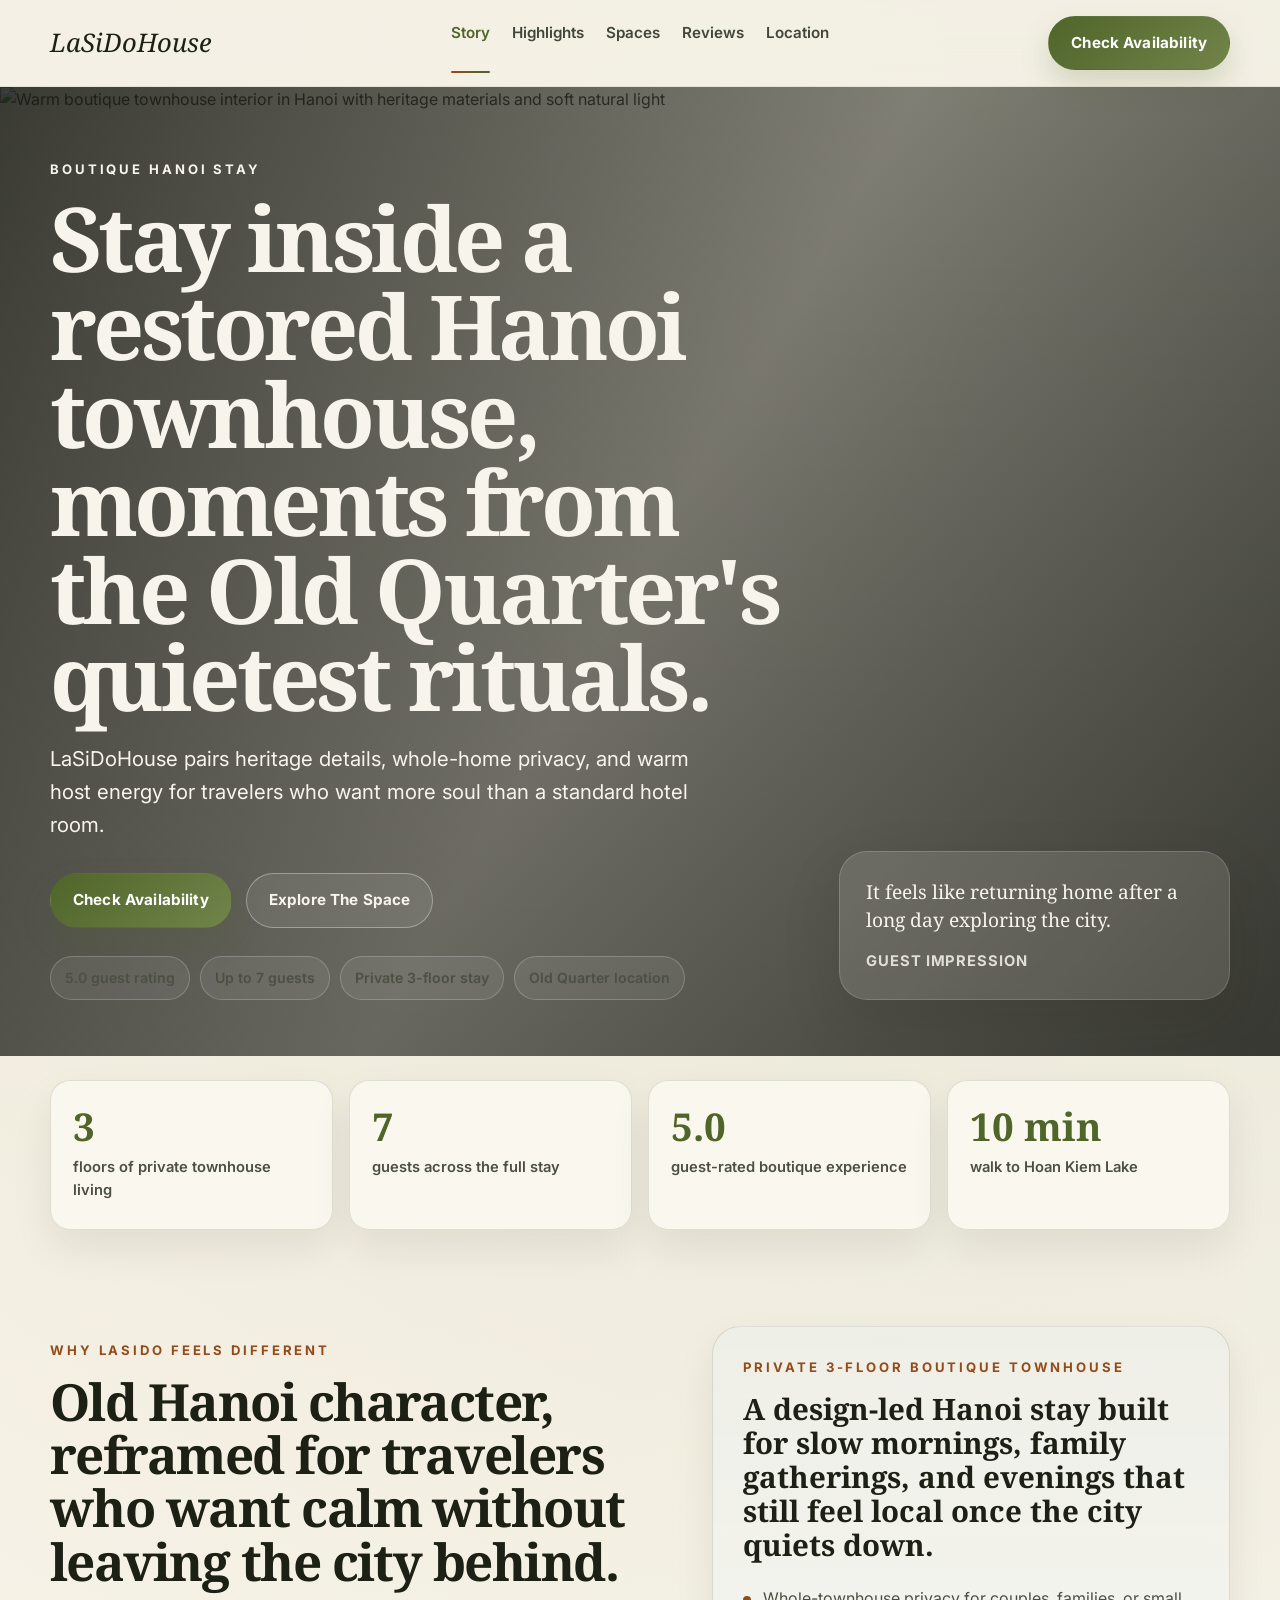
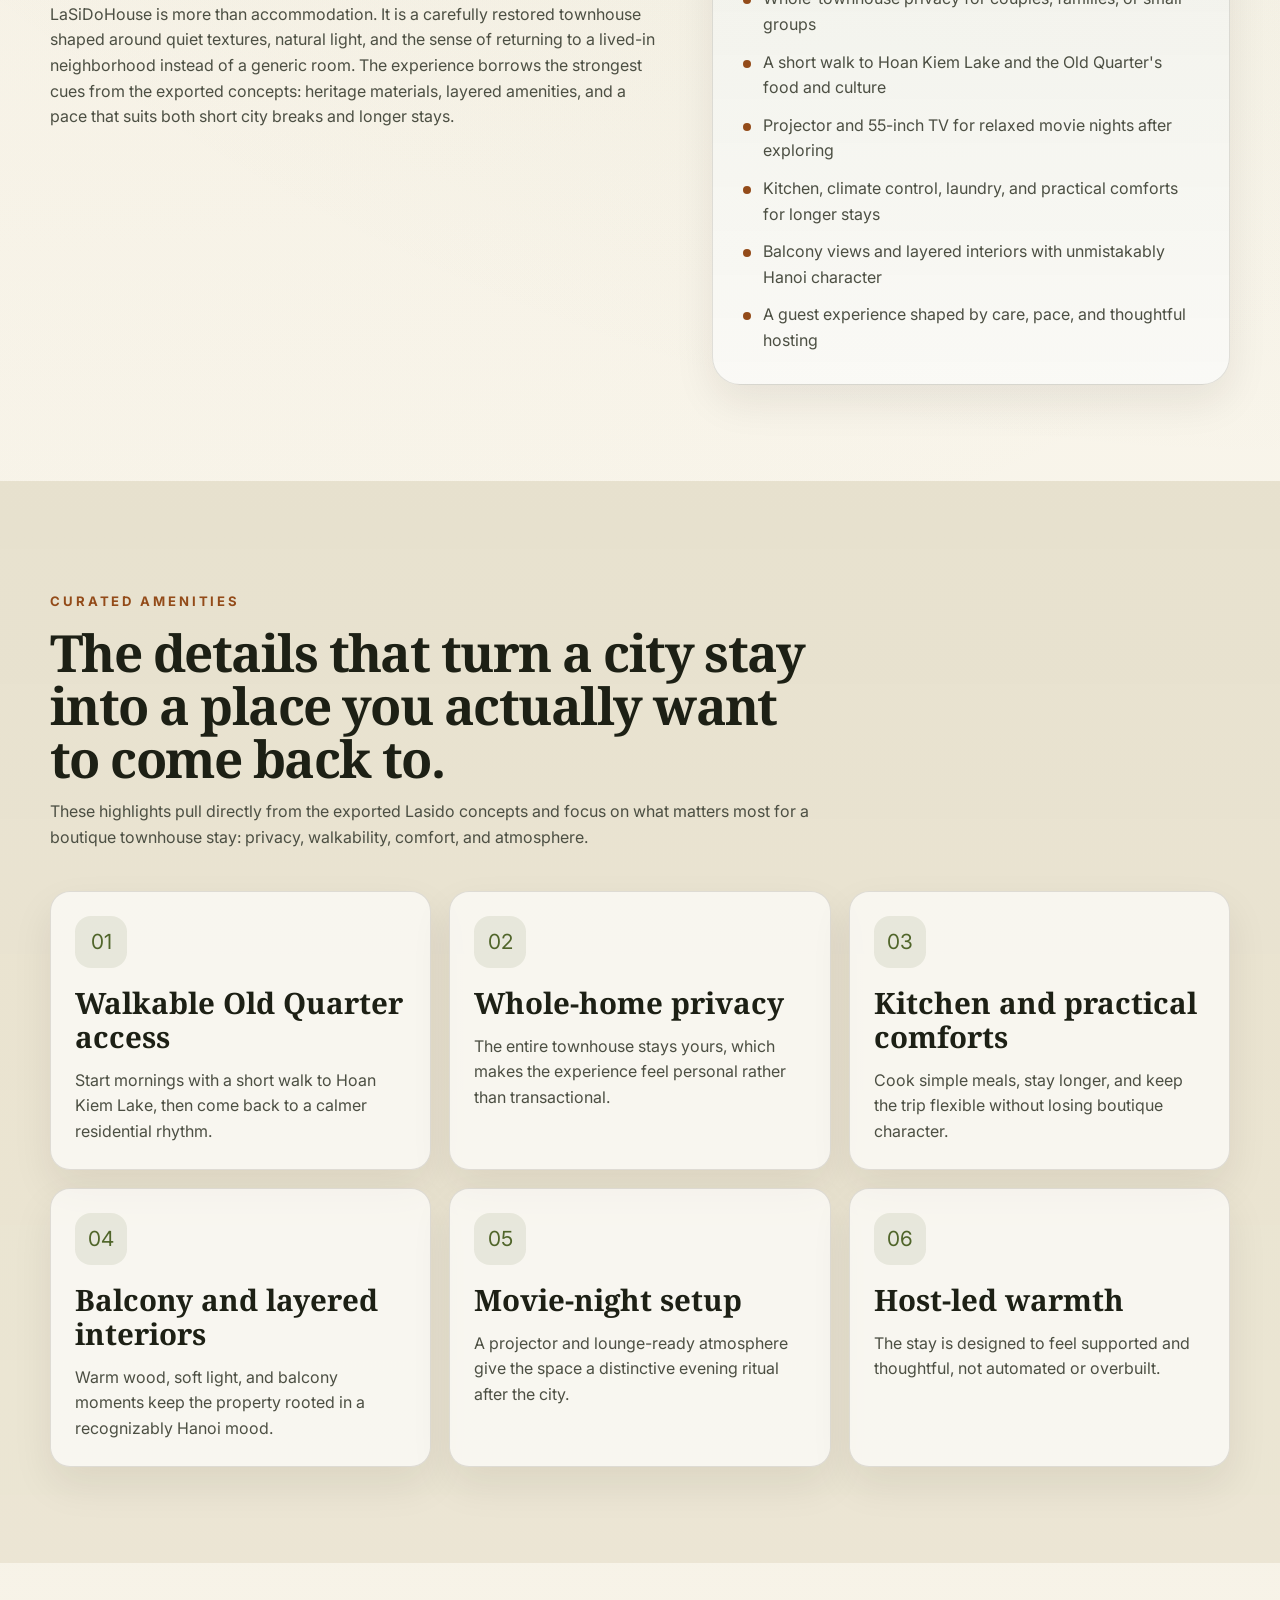
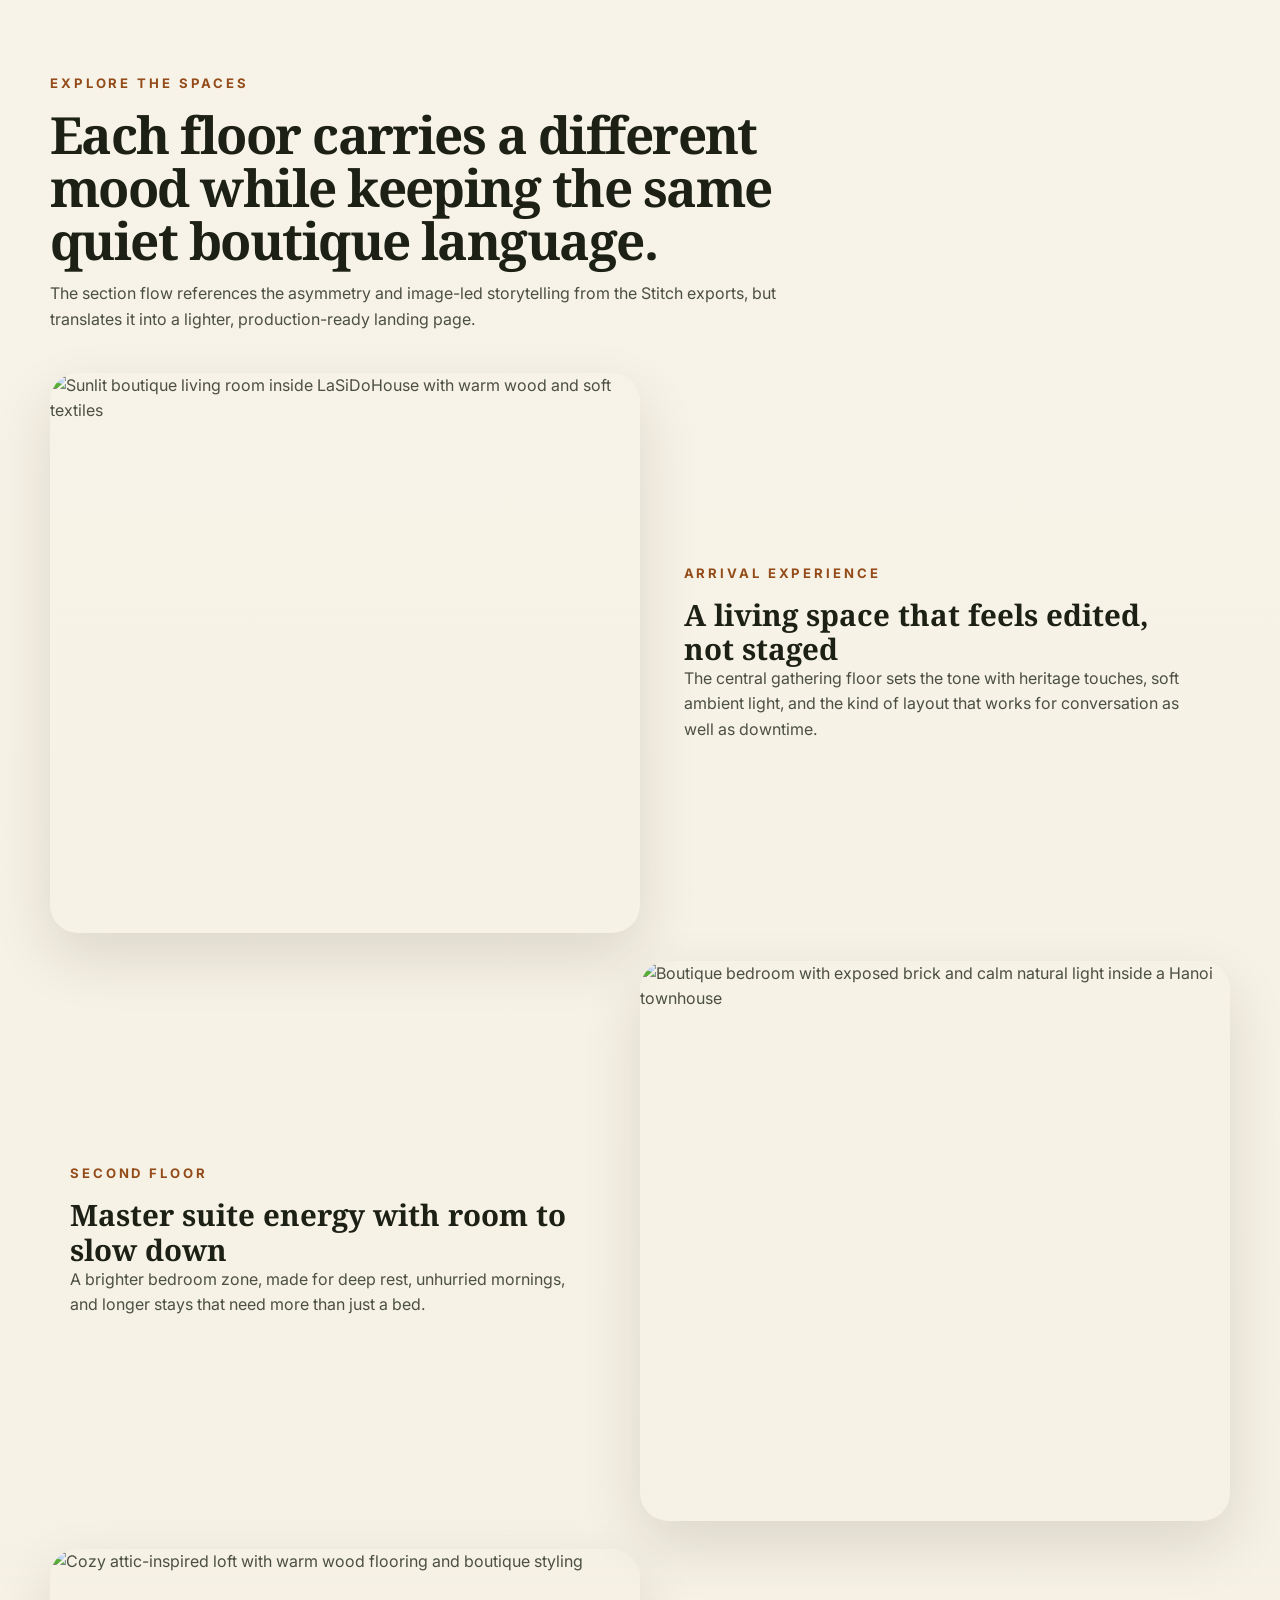
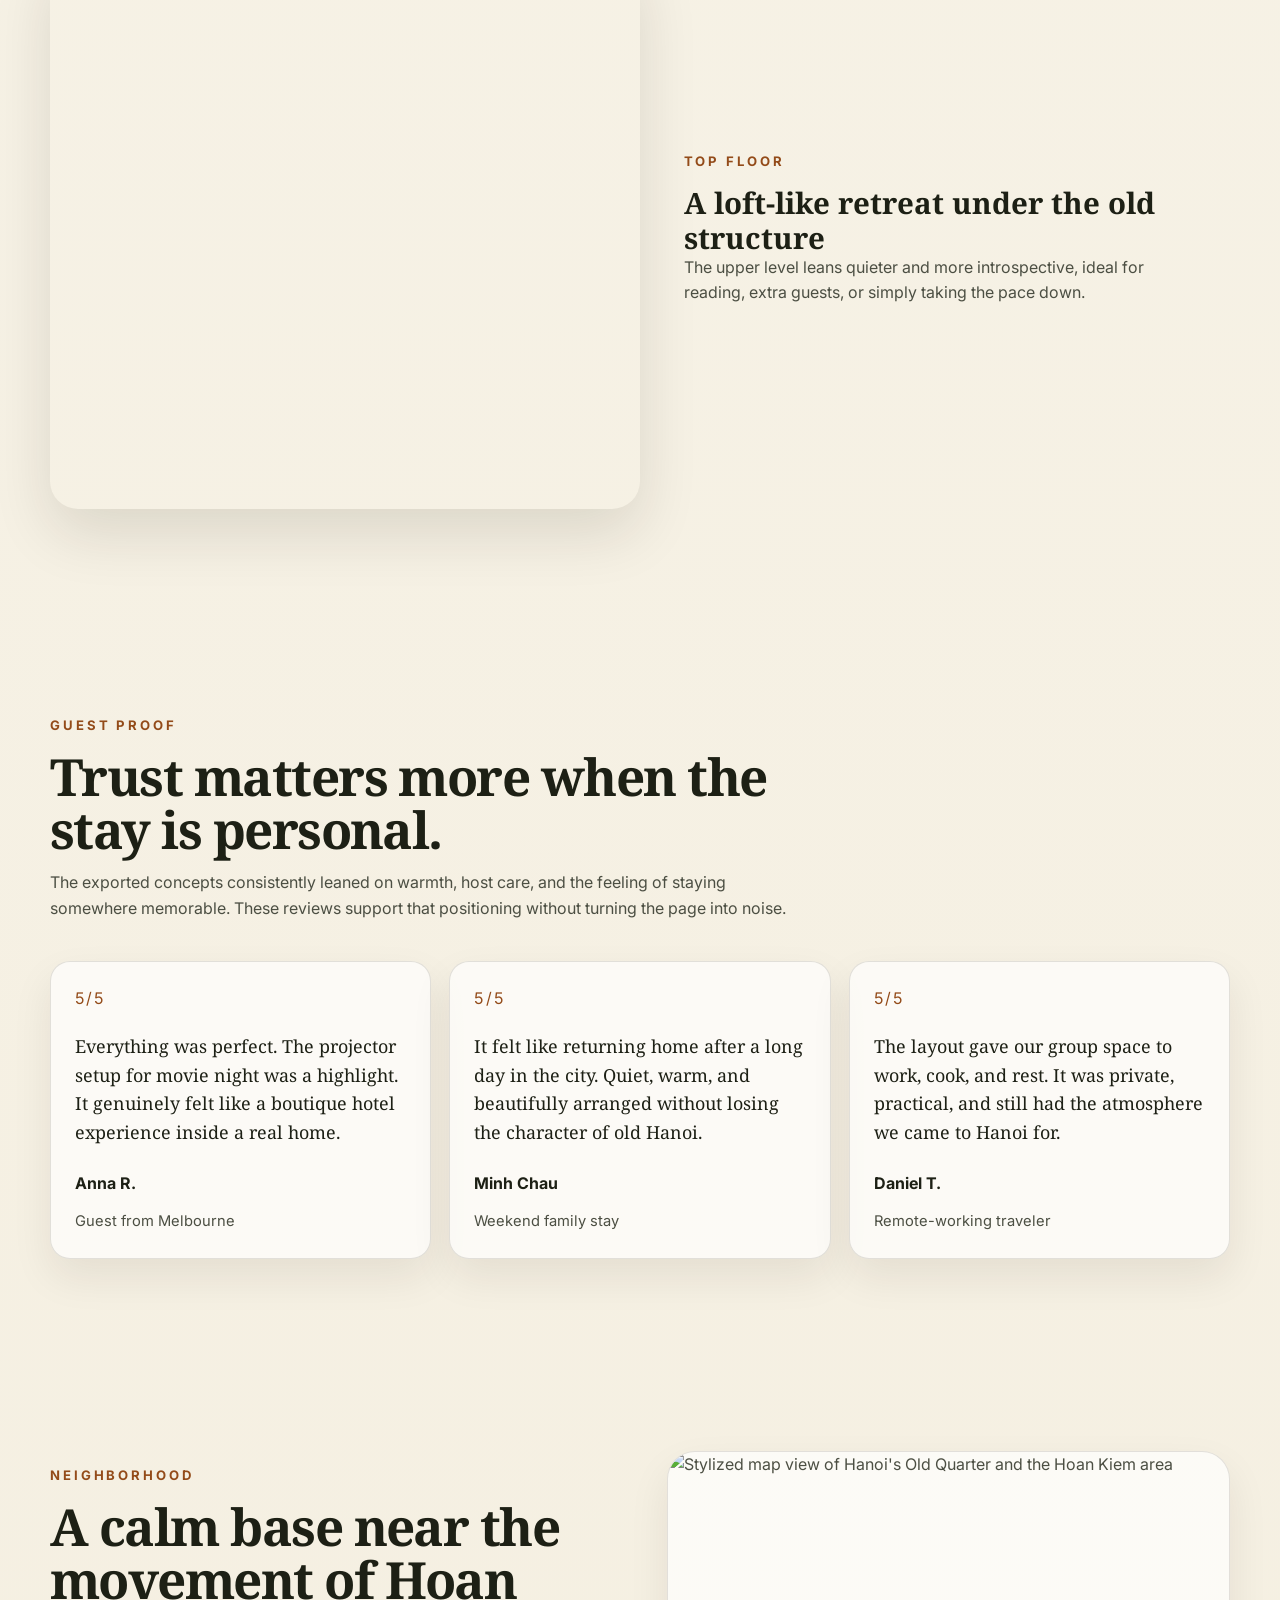
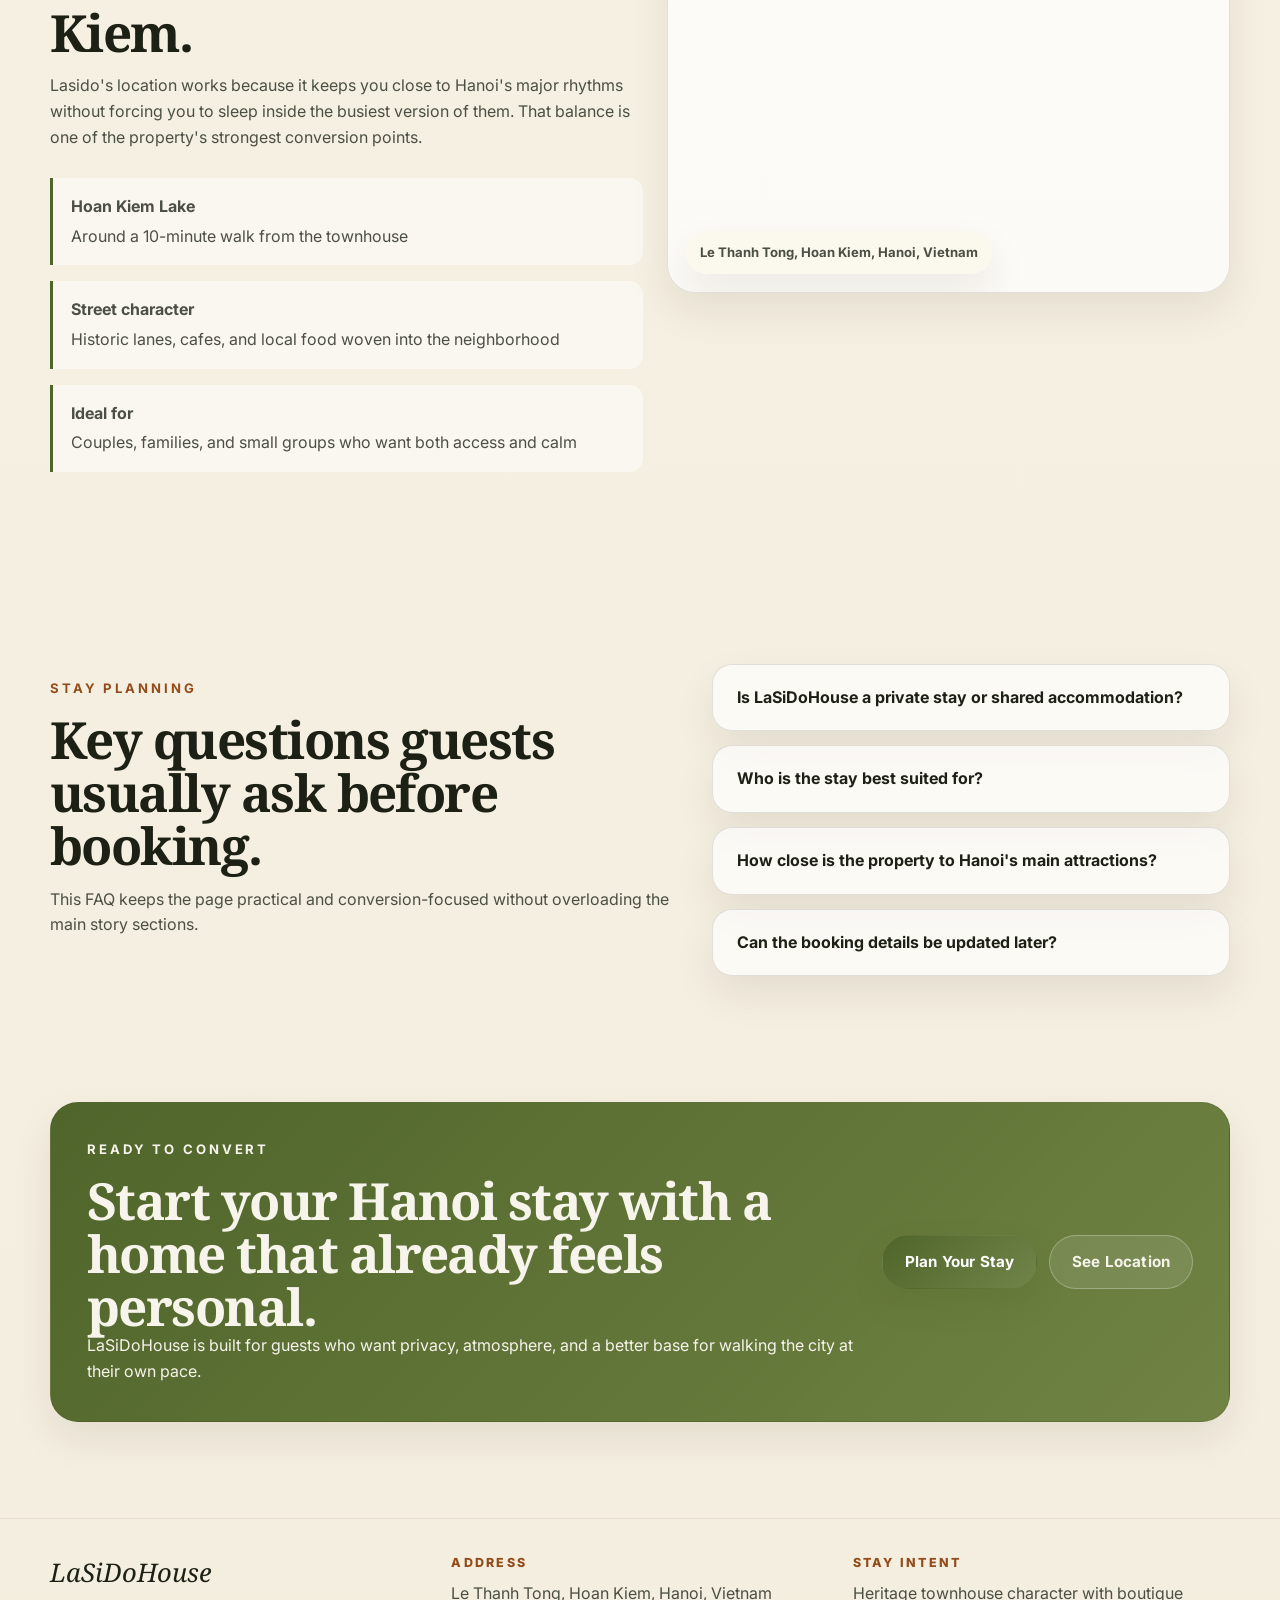
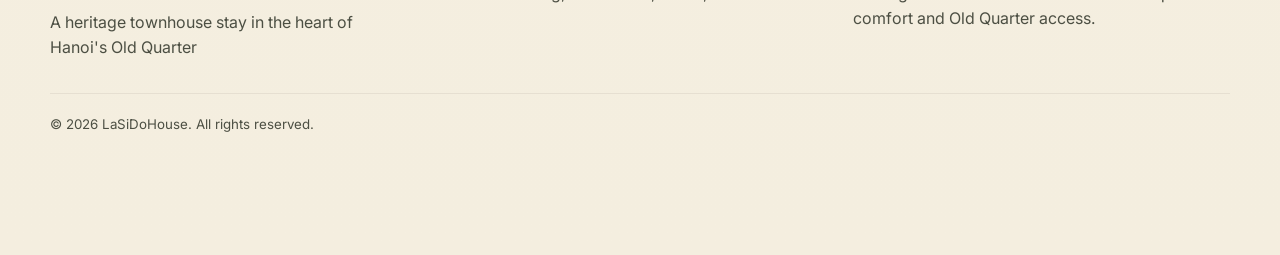
==== index.html @ 5dc0e03c "temp" ====
<!DOCTYPE html>
<html lang="en">
<head>
  <meta charset="utf-8">
  <meta name="viewport" content="width=device-width, initial-scale=1">
  <title>LaSiDoHouse</title>
  <meta name="description" content="Config-driven landing page for LaSiDoHouse.">
  <meta name="robots" content="noindex,nofollow">
  <meta name="theme-color" content="#50652a">
  <meta property="og:type" content="website">
  <meta property="og:title" content="LaSiDoHouse">
  <meta property="og:description" content="Config-driven landing page for LaSiDoHouse.">
  <meta property="og:url" content="https://example.com/lasidohouse/">
  <meta property="og:image" content="">
  <meta name="twitter:card" content="summary_large_image">
  <link rel="canonical" href="https://example.com/lasidohouse/">
  <link rel="preconnect" href="https://fonts.googleapis.com">
  <link rel="preconnect" href="https://fonts.gstatic.com" crossorigin>
  <link href="https://fonts.googleapis.com/css2?family=Inter:wght@400;500;600;700;800&family=Noto+Serif:ital,wght@0,400;0,600;0,700;1,400;1,600&display=swap" rel="stylesheet">
  <link rel="stylesheet" href="style.css">
</head>
<body>
  <a class="skip-link" href="#main-content">Skip to content</a>
  <div id="app" class="app-shell" aria-live="polite">
    <div class="loading-state">Loading Lasido landing page...</div>
  </div>

  <script type="module">
    const app = document.getElementById("app");

    function escapeHtml(value) {
      return String(value ?? "")
        .replace(/&/g, "&amp;")
        .replace(/</g, "&lt;")
        .replace(/>/g, "&gt;")
        .replace(/"/g, "&quot;")
        .replace(/'/g, "&#39;");
    }

    function isFilled(value) {
      return typeof value === "string" ? value.trim().length > 0 : Boolean(value);
    }

    function formatPrice(value, currency) {
      if (!isFilled(value)) return "";
      const raw = String(value).trim();
      if (!/^\d+(\.\d+)?$/.test(raw)) return raw;
      const number = Number(raw);
      return new Intl.NumberFormat("en-US", {
        style: "currency",
        currency: currency || "USD",
        maximumFractionDigits: 0
      }).format(number);
    }

    function renderLogo(brand) {
      if (isFilled(brand.logo_url)) {
        return `<img class="brand-logo" src="${escapeHtml(brand.logo_url)}" alt="${escapeHtml(brand.name)} logo" width="180" height="56">`;
      }
      return `<span class="wordmark">${escapeHtml(brand.name)}</span>`;
    }

    function renderNav(items = []) {
      return items.map((item) => `<a class="nav-link" href="${escapeHtml(item.href)}">${escapeHtml(item.label)}</a>`).join("");
    }

    function renderStats(items = []) {
      return items.map((item) => `
        <article class="stat-card">
          <strong>${escapeHtml(item.value)}</strong>
          <span>${escapeHtml(item.label)}</span>
        </article>
      `).join("");
    }

    function renderTrustBadges(items = []) {
      return items.map((item) => `<li>${escapeHtml(item)}</li>`).join("");
    }

    function renderHighlights(items = []) {
      return items.map((item) => `
        <article class="feature-card">
          <div class="feature-icon" aria-hidden="true">${escapeHtml(item.icon || "*")}</div>
          <h3>${escapeHtml(item.title)}</h3>
          <p>${escapeHtml(item.description)}</p>
        </article>
      `).join("");
    }

    function renderGallery(items = []) {
      return items.map((item, index) => `
        <article class="gallery-card ${index % 2 === 0 ? "gallery-card-left" : "gallery-card-right"}">
          <div class="gallery-media">
            <img src="${escapeHtml(item.image_url)}" alt="${escapeHtml(item.alt || item.title)}" width="1200" height="1500" loading="lazy" decoding="async">
          </div>
          <div class="gallery-copy">
            <p class="section-eyebrow">${escapeHtml(item.eyebrow || "")}</p>
            <h3>${escapeHtml(item.title)}</h3>
            <p>${escapeHtml(item.description)}</p>
          </div>
        </article>
      `).join("");
    }

    function renderReviews(reviews = []) {
      return reviews.map((review) => `
        <article class="review-card">
          <div class="review-rating" aria-label="${escapeHtml(review.rating || 5)} out of 5 rating">${escapeHtml(review.rating || 5)}/5</div>
          <blockquote>${escapeHtml(review.quote)}</blockquote>
          <p class="review-author">${escapeHtml(review.name)}</p>
          <p class="review-role">${escapeHtml(review.title)}</p>
        </article>
      `).join("");
    }

    function renderFaq(items = []) {
      return items.map((item) => `
        <details class="faq-item">
          <summary>${escapeHtml(item.question)}</summary>
          <p>${escapeHtml(item.answer)}</p>
        </details>
      `).join("");
    }

    function renderLocationFacts(items = []) {
      return items.map((item) => `
        <li>
          <strong>${escapeHtml(item.label)}</strong>
          <span>${escapeHtml(item.value)}</span>
        </li>
      `).join("");
    }

    function renderSocialLinks(contact) {
      const links = [];
      if (isFilled(contact.facebook)) links.push(`<a href="${escapeHtml(contact.facebook)}" target="_blank" rel="noreferrer">Facebook</a>`);
      if (isFilled(contact.zalo)) links.push(`<a href="${escapeHtml(contact.zalo)}" target="_blank" rel="noreferrer">Zalo</a>`);
      if (isFilled(contact.email)) links.push(`<a href="mailto:${escapeHtml(contact.email)}">${escapeHtml(contact.email)}</a>`);
      if (isFilled(contact.phone)) links.push(`<a href="tel:${escapeHtml(contact.phone)}">${escapeHtml(contact.phone_display || contact.phone)}</a>`);
      return links.length ? `<div class="footer-links">${links.join("")}</div>` : "";
    }

    function buildSchema(config) {
      const sameAs = [config.contact.facebook, config.contact.zalo].filter(isFilled);
      return JSON.stringify({
        "@context": "https://schema.org",
        "@type": config.seo.schema_type || "LodgingBusiness",
        "name": config.brand.name,
        "description": config.seo.description,
        "image": config.seo.og_image || config.hero.image_url,
        "url": config.seo.canonical_url,
        "address": config.contact.address || undefined,
        "telephone": config.contact.phone || undefined,
        "email": config.contact.email || undefined,
        "sameAs": sameAs.length ? sameAs : undefined
      });
    }

    function applyTheme(config) {
      const root = document.documentElement;
      root.lang = config.language || "en";
      root.style.setProperty("--primary-color", config.brand.primary_color || "#50652a");
      root.style.setProperty("--secondary-color", config.brand.secondary_color || "#934b19");
    }

    function upsertMeta(selector, attr, value) {
      const el = document.querySelector(selector);
      if (el && isFilled(value)) el.setAttribute(attr, value);
    }

    function updateSeo(config) {
      document.title = config.seo.title || config.brand.name;
      upsertMeta('meta[name="description"]', "content", config.seo.description);
      upsertMeta('meta[name="robots"]', "content", config.seo.robots || "index,follow");
      upsertMeta('meta[name="theme-color"]', "content", config.brand.primary_color);
      upsertMeta('meta[property="og:title"]', "content", config.seo.title || config.brand.name);
      upsertMeta('meta[property="og:description"]', "content", config.seo.description);
      upsertMeta('meta[property="og:url"]', "content", config.seo.canonical_url);
      upsertMeta('meta[property="og:image"]', "content", config.seo.og_image || config.hero.image_url);
      upsertMeta('link[rel="canonical"]', "href", config.seo.canonical_url);

      if (Array.isArray(config.seo.keywords) && config.seo.keywords.length) {
        let keywordsMeta = document.querySelector('meta[name="keywords"]');
        if (!keywordsMeta) {
          keywordsMeta = document.createElement("meta");
          keywordsMeta.name = "keywords";
          document.head.appendChild(keywordsMeta);
        }
        keywordsMeta.content = config.seo.keywords.join(", ");
      }

      if (isFilled(config.hero.image_url)) {
        const preload = document.createElement("link");
        preload.rel = "preload";
        preload.as = "image";
        preload.href = config.hero.image_url;
        document.head.appendChild(preload);
      }

      const existingSchema = document.getElementById("structured-data");
      if (existingSchema) existingSchema.remove();
      const script = document.createElement("script");
      script.id = "structured-data";
      script.type = "application/ld+json";
      script.textContent = buildSchema(config);
      document.head.appendChild(script);
    }

    function initActiveNav() {
      const navLinks = Array.from(document.querySelectorAll(".nav-link"));
      if (!navLinks.length) return;

      const linkMap = new Map(
        navLinks
          .map((link) => [link.getAttribute("href"), link])
          .filter(([href]) => href && href.startsWith("#"))
      );

      const setActive = (id) => {
        linkMap.forEach((link, href) => {
          const isActive = href === `#${id}`;
          link.classList.toggle("active", isActive);
          if (isActive) {
            link.setAttribute("aria-current", "page");
          } else {
            link.removeAttribute("aria-current");
          }
        });
      };

      const sections = Array.from(linkMap.keys())
        .map((href) => document.querySelector(href))
        .filter(Boolean);

      if (!sections.length) return;

      const header = document.querySelector(".site-header");
      let ticking = false;

      const updateActiveFromScroll = () => {
        const headerHeight = header ? header.offsetHeight : 0;
        const marker = window.scrollY + headerHeight + 24;

        let currentSection = sections[0];
        for (const section of sections) {
          if (section.offsetTop <= marker) {
            currentSection = section;
          } else {
            break;
          }
        }

        setActive(currentSection.id);
        ticking = false;
      };

      const requestUpdate = () => {
        if (ticking) return;
        ticking = true;
        window.requestAnimationFrame(updateActiveFromScroll);
      };

      navLinks.forEach((link) => {
        link.addEventListener("click", () => {
          const href = link.getAttribute("href");
          if (href && href.startsWith("#")) {
            setActive(href.slice(1));
          }
        });
      });

      window.addEventListener("scroll", requestUpdate, { passive: true });
      window.addEventListener("resize", requestUpdate);
      window.addEventListener("hashchange", requestUpdate);

      requestUpdate();
    }

    function renderPage(config) {
      const heroCtaUrl = isFilled(config.hero.cta_url) ? config.hero.cta_url : "#booking";
      const primaryBookingUrl = isFilled(config.booking.primary_cta_url) ? config.booking.primary_cta_url : heroCtaUrl;
      const secondaryBookingUrl = isFilled(config.booking.secondary_cta_url) ? config.booking.secondary_cta_url : "#location";
      const price = formatPrice(config.product.price, config.product.currency);
      const originalPrice = formatPrice(config.product.original_price, config.product.currency);
      const phoneHref = isFilled(config.contact.phone) ? `tel:${escapeHtml(config.contact.phone)}` : "";

      app.innerHTML = `
        <header class="site-header">
          <div class="container nav-bar">
            <a class="brand-lockup" href="#hero" aria-label="${escapeHtml(config.brand.name)} home">${renderLogo(config.brand)}</a>
            <nav class="desktop-nav" aria-label="Primary navigation">${renderNav(config.navigation)}</nav>
            <a class="button button-solid nav-cta" href="${escapeHtml(heroCtaUrl)}">${escapeHtml(config.hero.cta_text)}</a>
          </div>
        </header>

        <main id="main-content">
          <section class="hero-section" id="hero">
            <div class="hero-media">
              <img src="${escapeHtml(config.hero.image_url)}" alt="${escapeHtml(config.hero.image_alt || config.hero.headline)}" width="1600" height="2000" loading="eager" fetchpriority="high" decoding="async">
              <div class="hero-overlay"></div>
            </div>
            <div class="container hero-grid">
              <div class="hero-copy">
                <p class="section-eyebrow">${escapeHtml(config.hero.eyebrow || config.brand.tagline)}</p>
                <h1>${escapeHtml(config.hero.headline)}</h1>
                <p class="hero-subhead">${escapeHtml(config.hero.subheadline)}</p>
                <div class="hero-actions">
                  <a class="button button-solid" href="${escapeHtml(heroCtaUrl)}">${escapeHtml(config.hero.cta_text)}</a>
                  <a class="button button-ghost" href="#story">${escapeHtml(config.hero.secondary_cta_text || "Discover the space")}</a>
                </div>
                <ul class="trust-badges" aria-label="Trust signals">${renderTrustBadges(config.social_proof.trust_badges)}</ul>
              </div>
              <aside class="hero-note">
                <p>${escapeHtml(config.story.quote)}</p>
                <span>${escapeHtml(config.story.quote_author)}</span>
              </aside>
            </div>
          </section>

          <section class="stats-section">
            <div class="container stats-grid">${renderStats(config.stats)}</div>
          </section>

          <section class="story-section section-block" id="story">
            <div class="container story-grid">
              <div class="story-copy">
                <p class="section-eyebrow">${escapeHtml(config.story.eyebrow)}</p>
                <h2>${escapeHtml(config.story.headline)}</h2>
                <p>${escapeHtml(config.story.body)}</p>
              </div>
              <article class="product-card" id="experience">
                <p class="section-eyebrow">${escapeHtml(config.product.name)}</p>
                <h3>${escapeHtml(config.product.description)}</h3>
                ${(price || originalPrice) ? `<div class="price-stack">${price ? `<strong>${escapeHtml(price)}</strong>` : ""}${originalPrice ? `<span>${escapeHtml(originalPrice)}</span>` : ""}</div>` : ""}
                <ul class="feature-list">${config.product.features.map((feature) => `<li>${escapeHtml(feature)}</li>`).join("")}</ul>
              </article>
            </div>
          </section>

          <section class="section-block section-tinted" id="highlights">
            <div class="container">
              <div class="section-heading">
                <p class="section-eyebrow">${escapeHtml(config.highlights_intro.eyebrow)}</p>
                <h2>${escapeHtml(config.highlights_intro.headline)}</h2>
                <p>${escapeHtml(config.highlights_intro.body)}</p>
              </div>
              <div class="features-grid">${renderHighlights(config.highlights)}</div>
            </div>
          </section>

          <section class="section-block gallery-section" id="spaces">
            <div class="container">
              <div class="section-heading">
                <p class="section-eyebrow">${escapeHtml(config.gallery_intro.eyebrow)}</p>
                <h2>${escapeHtml(config.gallery_intro.headline)}</h2>
                <p>${escapeHtml(config.gallery_intro.body)}</p>
              </div>
              <div class="gallery-stack">${renderGallery(config.gallery)}</div>
            </div>
          </section>

          <section class="section-block reviews-section" id="reviews">
            <div class="container">
              <div class="section-heading">
                <p class="section-eyebrow">${escapeHtml(config.reviews_intro.eyebrow)}</p>
                <h2>${escapeHtml(config.reviews_intro.headline)}</h2>
                <p>${escapeHtml(config.reviews_intro.body)}</p>
              </div>
              <div class="reviews-grid">${renderReviews(config.social_proof.reviews)}</div>
            </div>
          </section>

          <section class="section-block location-section" id="location">
            <div class="container location-grid">
              <div class="location-copy">
                <p class="section-eyebrow">${escapeHtml(config.location.eyebrow)}</p>
                <h2>${escapeHtml(config.location.headline)}</h2>
                <p>${escapeHtml(config.location.body)}</p>
                <ul class="location-facts">${renderLocationFacts(config.location.facts)}</ul>
              </div>
              <div class="location-card">
                <img src="${escapeHtml(config.location.image_url)}" alt="${escapeHtml(config.location.image_alt || config.location.headline)}" width="1280" height="960" loading="lazy" decoding="async">
                <div class="location-badge">${escapeHtml(config.contact.address)}</div>
              </div>
            </div>
          </section>

          <section class="section-block faq-section" id="faq">
            <div class="container faq-grid">
              <div class="section-heading faq-copy">
                <p class="section-eyebrow">${escapeHtml(config.faq_intro.eyebrow)}</p>
                <h2>${escapeHtml(config.faq_intro.headline)}</h2>
                <p>${escapeHtml(config.faq_intro.body)}</p>
              </div>
              <div class="faq-list">${renderFaq(config.faq)}</div>
            </div>
          </section>

          <section class="section-block booking-section" id="booking">
            <div class="container booking-panel">
              <div class="booking-copy">
                <p class="section-eyebrow">${escapeHtml(config.booking.eyebrow)}</p>
                <h2>${escapeHtml(config.booking.headline)}</h2>
                <p>${escapeHtml(config.booking.body)}</p>
              </div>
              <div class="booking-actions">
                <a class="button button-solid" href="${escapeHtml(primaryBookingUrl)}">${escapeHtml(config.booking.primary_cta_text)}</a>
                <a class="button button-ghost" href="${escapeHtml(secondaryBookingUrl)}">${escapeHtml(config.booking.secondary_cta_text)}</a>
              </div>
            </div>
          </section>
        </main>

        <footer class="site-footer" id="contact">
          <div class="container footer-grid">
            <div>
              ${renderLogo(config.brand)}
              <p class="footer-tagline">${escapeHtml(config.brand.tagline)}</p>
            </div>
            <div class="footer-contact">
              <p class="footer-label">Address</p>
              <p>${escapeHtml(config.contact.address)}</p>
              ${renderSocialLinks(config.contact)}
            </div>
            <div class="footer-meta">
              <p class="footer-label">Stay Intent</p>
              <p>${escapeHtml(config.footer.note)}</p>
            </div>
          </div>
          <div class="container footer-bottom">
            <small>${escapeHtml(config.footer.copyright)}</small>
          </div>
        </footer>

        <div class="mobile-sticky-cta">
          ${phoneHref ? `<a class="button button-ghost" href="${phoneHref}">${escapeHtml(config.contact.phone_display || config.contact.phone)}</a>` : ""}
          <a class="button button-solid" href="${escapeHtml(heroCtaUrl)}">${escapeHtml(config.hero.cta_text)}</a>
        </div>
      `;
    }

    async function init() {
      try {
        const response = await fetch("./site.config.json", { cache: "no-store" });
        if (!response.ok) throw new Error(`Failed to load config: ${response.status}`);
        const config = await response.json();
        applyTheme(config);
        updateSeo(config);
        renderPage(config);
        initActiveNav();
      } catch (error) {
        app.innerHTML = `
          <div class="loading-state error-state">
            <h1>Unable to load the Lasido page</h1>
            <p>${escapeHtml(error.message)}</p>
            <p>Serve this folder with a local web server so <code>site.config.json</code> can be fetched.</p>
          </div>
        `;
      }
    }

    init();
  </script>
</body>
</html>
---- style.css ----
:root {
  --primary-color: #50652a;
  --secondary-color: #934b19;
  --surface-0: #f7f3e8;
  --surface-1: #efe8d7;
  --surface-2: #e4dcc9;
  --ink-strong: #1d2015;
  --ink-body: #4c4f43;
  --line: rgba(63, 58, 46, 0.14);
  --shadow-soft: 0 24px 60px rgba(32, 24, 10, 0.12);
  --shadow-card: 0 18px 40px rgba(32, 24, 10, 0.08);
  --radius-lg: 28px;
  --radius-md: 20px;
  --radius-sm: 14px;
  --container: min(1180px, calc(100vw - 32px));
}

*,
*::before,
*::after {
  box-sizing: border-box;
}

html {
  scroll-behavior: smooth;
}

body {
  margin: 0;
  font-family: "Inter", sans-serif;
  font-size: 16px;
  line-height: 1.6;
  color: var(--ink-body);
  background:
    radial-gradient(circle at top left, rgba(186, 164, 115, 0.12), transparent 28%),
    radial-gradient(circle at top right, rgba(80, 101, 42, 0.11), transparent 25%),
    linear-gradient(180deg, #fbf8ef 0%, var(--surface-0) 36%, #f4eedf 100%);
}

img {
  display: block;
  max-width: 100%;
}

a {
  color: inherit;
  text-decoration: none;
}

button,
a,
summary {
  min-height: 44px;
}

:focus-visible {
  outline: 3px solid color-mix(in srgb, var(--primary-color) 65%, white);
  outline-offset: 3px;
}

.skip-link {
  position: absolute;
  left: 16px;
  top: -64px;
  z-index: 100;
  padding: 12px 16px;
  border-radius: 999px;
  background: var(--ink-strong);
  color: #fff;
}

.skip-link:focus {
  top: 16px;
}

.container {
  width: var(--container);
  margin: 0 auto;
}

.app-shell {
  min-height: 100vh;
}

.loading-state {
  min-height: 100vh;
  display: grid;
  place-items: center;
  padding: 32px;
  text-align: center;
  color: var(--ink-strong);
}

.loading-state code {
  font-family: inherit;
}

.error-state {
  max-width: 720px;
  margin: 0 auto;
}

.section-block {
  padding: 96px 0;
}

.section-tinted {
  background:
    linear-gradient(180deg, rgba(80, 101, 42, 0.05), rgba(80, 101, 42, 0.02)),
    var(--surface-1);
}

.section-heading {
  max-width: 760px;
  margin-bottom: 40px;
}

.section-eyebrow {
  margin: 0 0 14px;
  font-size: 0.82rem;
  font-weight: 700;
  letter-spacing: 0.22em;
  text-transform: uppercase;
  color: var(--secondary-color);
}

h1,
h2,
h3,
.wordmark {
  margin: 0;
  font-family: "Noto Serif", serif;
  color: var(--ink-strong);
}

h1 {
  font-size: clamp(2.8rem, 7vw, 5.8rem);
  line-height: 0.98;
  letter-spacing: -0.04em;
}

h2 {
  font-size: clamp(2rem, 4vw, 3.7rem);
  line-height: 1.04;
  letter-spacing: -0.03em;
}

h3 {
  font-size: clamp(1.35rem, 2.3vw, 2rem);
  line-height: 1.16;
}

p {
  margin: 0;
}

.site-header {
  position: sticky;
  top: 0;
  z-index: 20;
  backdrop-filter: blur(18px);
  background: rgba(247, 243, 232, 0.78);
  border-bottom: 1px solid rgba(63, 58, 46, 0.08);
}

.nav-bar {
  display: grid;
  grid-template-columns: minmax(0, 1fr) auto minmax(0, 1fr);
  align-items: center;
  gap: 24px;
  padding: 16px 0;
}

.brand-lockup {
  display: inline-flex;
  align-items: center;
  justify-self: start;
  min-width: 0;
}

.wordmark {
  font-size: clamp(1.5rem, 2vw, 2rem);
  font-style: italic;
}

.brand-logo {
  width: auto;
  max-height: 56px;
}

.desktop-nav {
  display: flex;
  flex-wrap: wrap;
  align-items: center;
  justify-content: center;
  gap: 22px;
  justify-self: center;
  min-width: 0;
}

.desktop-nav a {
  position: relative;
  font-size: 0.95rem;
  font-weight: 600;
  color: color-mix(in srgb, var(--ink-body) 88%, black);
  transition: color 180ms ease;
}

.desktop-nav a::after {
  content: "";
  position: absolute;
  left: 0;
  right: 0;
  bottom: -8px;
  height: 2px;
  border-radius: 999px;
  background: linear-gradient(90deg, var(--secondary-color), var(--primary-color));
  transform: scaleX(0);
  transform-origin: center;
  transition: transform 180ms ease;
}

.desktop-nav a:hover {
  color: var(--primary-color);
}

.desktop-nav a.active {
  color: var(--primary-color);
}

.desktop-nav a.active::after,
.desktop-nav a:hover::after {
  transform: scaleX(1);
}

.button {
  display: inline-flex;
  align-items: center;
  justify-content: center;
  gap: 10px;
  padding: 14px 22px;
  border-radius: 999px;
  border: 1px solid transparent;
  font-size: 0.95rem;
  font-weight: 700;
  letter-spacing: 0.01em;
  transition: transform 180ms ease, background-color 180ms ease, border-color 180ms ease;
}

.button:hover {
  transform: translateY(-1px);
}

.button-solid {
  color: #fff;
  background: linear-gradient(135deg, var(--primary-color), color-mix(in srgb, var(--primary-color) 68%, #b7c88f));
  box-shadow: 0 14px 30px color-mix(in srgb, var(--primary-color) 20%, transparent);
}

.button-ghost {
  color: var(--ink-strong);
  border-color: rgba(255, 255, 255, 0.44);
  background: rgba(255, 255, 255, 0.1);
}

.hero-actions .button-ghost {
  color: #f7f4ec;
  border-color: rgba(255, 255, 255, 0.34);
  background: rgba(255, 255, 255, 0.08);
}

.nav-cta {
  justify-self: end;
  white-space: nowrap;
}

.hero-section {
  position: relative;
  min-height: clamp(640px, calc(88svh - 84px), 860px);
  display: flex;
  align-items: center;
  overflow: clip;
}

.hero-media,
.hero-media img,
.hero-overlay {
  position: absolute;
  inset: 0;
}

.hero-media img {
  width: 100%;
  height: 100%;
  object-fit: cover;
}

.hero-overlay {
  background:
    linear-gradient(120deg, rgba(16, 18, 12, 0.76), rgba(16, 18, 12, 0.34) 50%, rgba(16, 18, 12, 0.7)),
    linear-gradient(180deg, rgba(0, 0, 0, 0.2), rgba(0, 0, 0, 0.38));
}

.hero-grid {
  position: relative;
  z-index: 1;
  display: grid;
  grid-template-columns: minmax(0, 1.35fr) minmax(280px, 0.7fr);
  align-items: center;
  gap: 36px;
  padding: 72px 0 56px;
}

.hero-copy {
  max-width: 760px;
}

.hero-copy .section-eyebrow,
.hero-copy h1,
.hero-copy p,
.hero-note {
  color: #f7f4ec;
}

.hero-subhead {
  max-width: 640px;
  margin-top: 22px;
  font-size: clamp(1.05rem, 1.6vw, 1.28rem);
  color: rgba(247, 244, 236, 0.9);
}

.hero-actions {
  display: flex;
  flex-wrap: wrap;
  gap: 14px;
  margin-top: 32px;
}

.trust-badges {
  display: flex;
  flex-wrap: wrap;
  gap: 10px;
  margin: 28px 0 0;
  padding: 0;
  list-style: none;
}

.trust-badges li {
  padding: 10px 14px;
  border: 1px solid rgba(255, 255, 255, 0.2);
  border-radius: 999px;
  background: rgba(255, 255, 255, 0.07);
  font-size: 0.88rem;
  font-weight: 600;
}

.hero-note {
  align-self: end;
  padding: 26px;
  border-radius: var(--radius-lg);
  background: rgba(244, 238, 223, 0.14);
  backdrop-filter: blur(10px);
  border: 1px solid rgba(255, 255, 255, 0.16);
  box-shadow: var(--shadow-soft);
}

.hero-note p {
  font-family: "Noto Serif", serif;
  font-size: 1.2rem;
  line-height: 1.45;
}

.hero-note span {
  display: inline-block;
  margin-top: 16px;
  font-size: 0.92rem;
  font-weight: 700;
  letter-spacing: 0.06em;
  text-transform: uppercase;
  opacity: 0.85;
}

.stats-section {
  position: relative;
  z-index: 2;
  padding-top: 24px;
}

.stats-grid {
  display: grid;
  grid-template-columns: repeat(4, minmax(0, 1fr));
  gap: 16px;
}

.stat-card {
  padding: 26px 22px;
  border-radius: var(--radius-md);
  background: rgba(251, 248, 239, 0.92);
  border: 1px solid var(--line);
  box-shadow: var(--shadow-card);
}

.stat-card strong {
  display: block;
  font-family: "Noto Serif", serif;
  font-size: clamp(1.9rem, 3vw, 2.6rem);
  line-height: 1;
  color: var(--primary-color);
}

.stat-card span {
  display: inline-block;
  margin-top: 10px;
  font-size: 0.92rem;
  font-weight: 600;
  color: var(--ink-body);
}

.story-grid,
.location-grid,
.faq-grid {
  display: grid;
  grid-template-columns: minmax(0, 1.1fr) minmax(320px, 0.9fr);
  gap: 28px;
  align-items: start;
}

.story-copy {
  padding-right: 20px;
}

.product-card,
.location-card,
.booking-panel,
.faq-item,
.feature-card,
.review-card {
  border: 1px solid var(--line);
  box-shadow: var(--shadow-card);
}

.product-card {
  padding: 30px;
  border-radius: var(--radius-lg);
  background:
    linear-gradient(180deg, rgba(80, 101, 42, 0.08), rgba(80, 101, 42, 0.02)),
    rgba(255, 255, 255, 0.74);
}

.product-card h3 {
  margin-top: 10px;
}

.feature-list {
  display: grid;
  gap: 12px;
  margin: 24px 0 0;
  padding: 0;
  list-style: none;
}

.feature-list li {
  position: relative;
  padding-left: 20px;
}

.feature-list li::before {
  content: "";
  position: absolute;
  left: 0;
  top: 10px;
  width: 8px;
  height: 8px;
  border-radius: 50%;
  background: var(--secondary-color);
}

.price-stack {
  display: flex;
  align-items: baseline;
  gap: 14px;
  margin-top: 18px;
}

.price-stack strong {
  font-size: 1.9rem;
  color: var(--primary-color);
}

.price-stack span {
  text-decoration: line-through;
  color: rgba(76, 79, 67, 0.74);
}

.features-grid,
.reviews-grid {
  display: grid;
  grid-template-columns: repeat(3, minmax(0, 1fr));
  gap: 18px;
}

.feature-card,
.review-card {
  padding: 24px;
  border-radius: var(--radius-md);
  background: rgba(255, 255, 255, 0.66);
}

.feature-icon {
  width: 52px;
  height: 52px;
  display: grid;
  place-items: center;
  margin-bottom: 18px;
  border-radius: 16px;
  background: rgba(80, 101, 42, 0.1);
  color: var(--primary-color);
  font-size: 1.3rem;
}

.feature-card p,
.review-card p,
.section-heading p,
.story-copy p,
.location-copy p {
  margin-top: 14px;
}

.gallery-stack {
  display: grid;
  gap: 28px;
}

.gallery-card {
  display: grid;
  grid-template-columns: minmax(0, 1.02fr) minmax(320px, 0.98fr);
  gap: 24px;
  align-items: center;
}

.gallery-card-right {
  grid-template-columns: minmax(320px, 0.98fr) minmax(0, 1.02fr);
}

.gallery-card-right .gallery-media {
  order: 2;
}

.gallery-card-right .gallery-copy {
  order: 1;
}

.gallery-media {
  overflow: hidden;
  border-radius: var(--radius-lg);
  box-shadow: var(--shadow-soft);
  width: 100%;
}

.gallery-media img {
  width: 100%;
  aspect-ratio: 3 / 2;
  min-height: clamp(320px, 42svh, 560px);
  max-height: 560px;
  object-fit: cover;
}

.gallery-copy {
  max-width: 560px;
  padding: 24px 20px;
}

.review-rating {
  font-size: 1rem;
  letter-spacing: 0.14em;
  color: var(--secondary-color);
}

.review-card blockquote {
  margin: 20px 0 24px;
  font-family: "Noto Serif", serif;
  font-size: 1.12rem;
  line-height: 1.6;
  color: var(--ink-strong);
}

.review-author {
  font-weight: 700;
  color: var(--ink-strong);
}

.review-role {
  font-size: 0.92rem;
}

.location-facts {
  display: grid;
  gap: 16px;
  margin: 28px 0 0;
  padding: 0;
  list-style: none;
}

.location-facts li {
  display: grid;
  gap: 4px;
  padding: 16px 18px;
  border-left: 3px solid var(--primary-color);
  border-radius: 0 var(--radius-sm) var(--radius-sm) 0;
  background: rgba(255, 255, 255, 0.52);
}

.location-grid {
  grid-template-columns: minmax(0, 1fr) minmax(320px, 0.95fr);
  gap: 24px;
}

.location-card {
  position: relative;
  overflow: hidden;
  border-radius: var(--radius-lg);
  background: rgba(255, 255, 255, 0.7);
  width: 100%;
  max-width: 620px;
  justify-self: end;
}

.location-card img {
  width: 100%;
  aspect-ratio: 16 / 10;
  min-height: clamp(280px, 34svh, 440px);
  max-height: 440px;
  object-fit: cover;
}

.location-badge {
  position: absolute;
  left: 18px;
  bottom: 18px;
  padding: 11px 14px;
  border-radius: 999px;
  background: rgba(251, 248, 239, 0.94);
  font-size: 0.82rem;
  font-weight: 700;
  box-shadow: var(--shadow-card);
}

.faq-grid {
  align-items: start;
}

.faq-list {
  display: grid;
  gap: 14px;
}

.faq-item {
  padding: 0;
  border-radius: var(--radius-md);
  background: rgba(255, 255, 255, 0.68);
  overflow: hidden;
}

.faq-item summary {
  cursor: pointer;
  list-style: none;
  padding: 20px 24px;
  font-weight: 700;
  color: var(--ink-strong);
}

.faq-item summary::-webkit-details-marker {
  display: none;
}

.faq-item p {
  padding: 0 24px 22px;
  margin: 0;
}

.booking-section {
  padding-top: 28px;
}

.booking-panel {
  display: grid;
  grid-template-columns: minmax(0, 1fr) auto;
  gap: 28px;
  padding: 36px;
  border-radius: var(--radius-lg);
  background:
    linear-gradient(135deg, rgba(80, 101, 42, 0.96), rgba(114, 133, 70, 0.94)),
    var(--primary-color);
  color: #f7f4ec;
}

.booking-panel .section-eyebrow,
.booking-panel h2,
.booking-panel p {
  color: #f7f4ec;
}

.booking-actions {
  display: flex;
  flex-wrap: wrap;
  align-items: center;
  gap: 12px;
}

.booking-actions .button-ghost {
  border-color: rgba(255, 255, 255, 0.28);
  color: #f7f4ec;
}

.site-footer {
  padding: 34px 0 120px;
  border-top: 1px solid rgba(63, 58, 46, 0.08);
}

.footer-grid,
.footer-bottom {
  display: grid;
  gap: 24px;
}

.footer-grid {
  grid-template-columns: repeat(3, minmax(0, 1fr));
  align-items: start;
}

.footer-tagline {
  margin-top: 16px;
  max-width: 320px;
}

.footer-label {
  margin-bottom: 8px;
  font-size: 0.78rem;
  font-weight: 800;
  letter-spacing: 0.18em;
  text-transform: uppercase;
  color: var(--secondary-color);
}

.footer-links {
  display: flex;
  flex-wrap: wrap;
  gap: 12px;
  margin-top: 16px;
}

.footer-links a {
  font-weight: 600;
  color: var(--primary-color);
}

.footer-bottom {
  margin-top: 32px;
  padding-top: 20px;
  border-top: 1px solid rgba(63, 58, 46, 0.08);
}

.mobile-sticky-cta {
  position: fixed;
  left: 12px;
  right: 12px;
  bottom: 12px;
  z-index: 25;
  display: none;
  gap: 10px;
  padding: 10px;
  border-radius: 22px;
  background: rgba(251, 248, 239, 0.88);
  backdrop-filter: blur(18px);
  box-shadow: var(--shadow-soft);
}

.mobile-sticky-cta .button {
  flex: 1;
}

@media (max-width: 1279px) {
  .features-grid,
  .reviews-grid {
    grid-template-columns: repeat(2, minmax(0, 1fr));
  }

  .gallery-card,
  .gallery-card-right {
    grid-template-columns: minmax(0, 1fr) minmax(0, 0.96fr);
  }
}

@media (max-width: 900px) {
  .desktop-nav,
  .nav-cta {
    display: none;
  }

  .nav-bar {
    grid-template-columns: 1fr;
    gap: 0;
    padding: 14px 0;
  }

  .hero-grid,
  .story-grid,
  .location-grid,
  .faq-grid,
  .booking-panel,
  .gallery-card,
  .gallery-card-right,
  .footer-grid {
    grid-template-columns: 1fr;
  }

  .gallery-card-right .gallery-media,
  .gallery-card-right .gallery-copy {
    order: initial;
  }

  .gallery-media,
  .gallery-copy {
    max-width: 100%;
  }

  .gallery-media img {
    min-height: clamp(300px, 38svh, 440px);
    max-height: 440px;
  }

  .location-card {
    max-width: 100%;
    justify-self: stretch;
  }

  .location-card img {
    min-height: clamp(260px, 32svh, 380px);
    max-height: 380px;
  }

  .hero-section {
    min-height: 700px;
  }

  .hero-grid {
    padding: 64px 0 48px;
  }

  .hero-note {
    max-width: 560px;
  }

  .stats-grid {
    grid-template-columns: repeat(2, minmax(0, 1fr));
  }

  .booking-actions {
    justify-content: flex-start;
  }
}

@media (max-width: 767px) {
  body {
    padding-bottom: 94px;
  }

  .section-block {
    padding: 72px 0;
  }

  .container {
    width: min(100vw - 24px, 1180px);
  }

  .nav-bar {
    padding: 15px 0;
  }

  .hero-section {
    min-height: 640px;
  }

  .hero-actions,
  .booking-actions,
  .footer-links {
    flex-direction: column;
    align-items: stretch;
  }

  .stats-grid,
  .features-grid,
  .reviews-grid {
    grid-template-columns: 1fr;
  }

  .hero-note,
  .product-card,
  .feature-card,
  .review-card,
  .booking-panel,
  .gallery-copy,
  .faq-item summary,
  .faq-item p {
    padding-left: 20px;
    padding-right: 20px;
  }

  .gallery-media img {
    aspect-ratio: 16 / 10;
    min-height: clamp(240px, 34svh, 340px);
    max-height: 340px;
  }

  .location-card img {
    aspect-ratio: 16 / 10;
    min-height: clamp(220px, 28svh, 300px);
    max-height: 300px;
  }

  .mobile-sticky-cta {
    display: flex;
  }
}
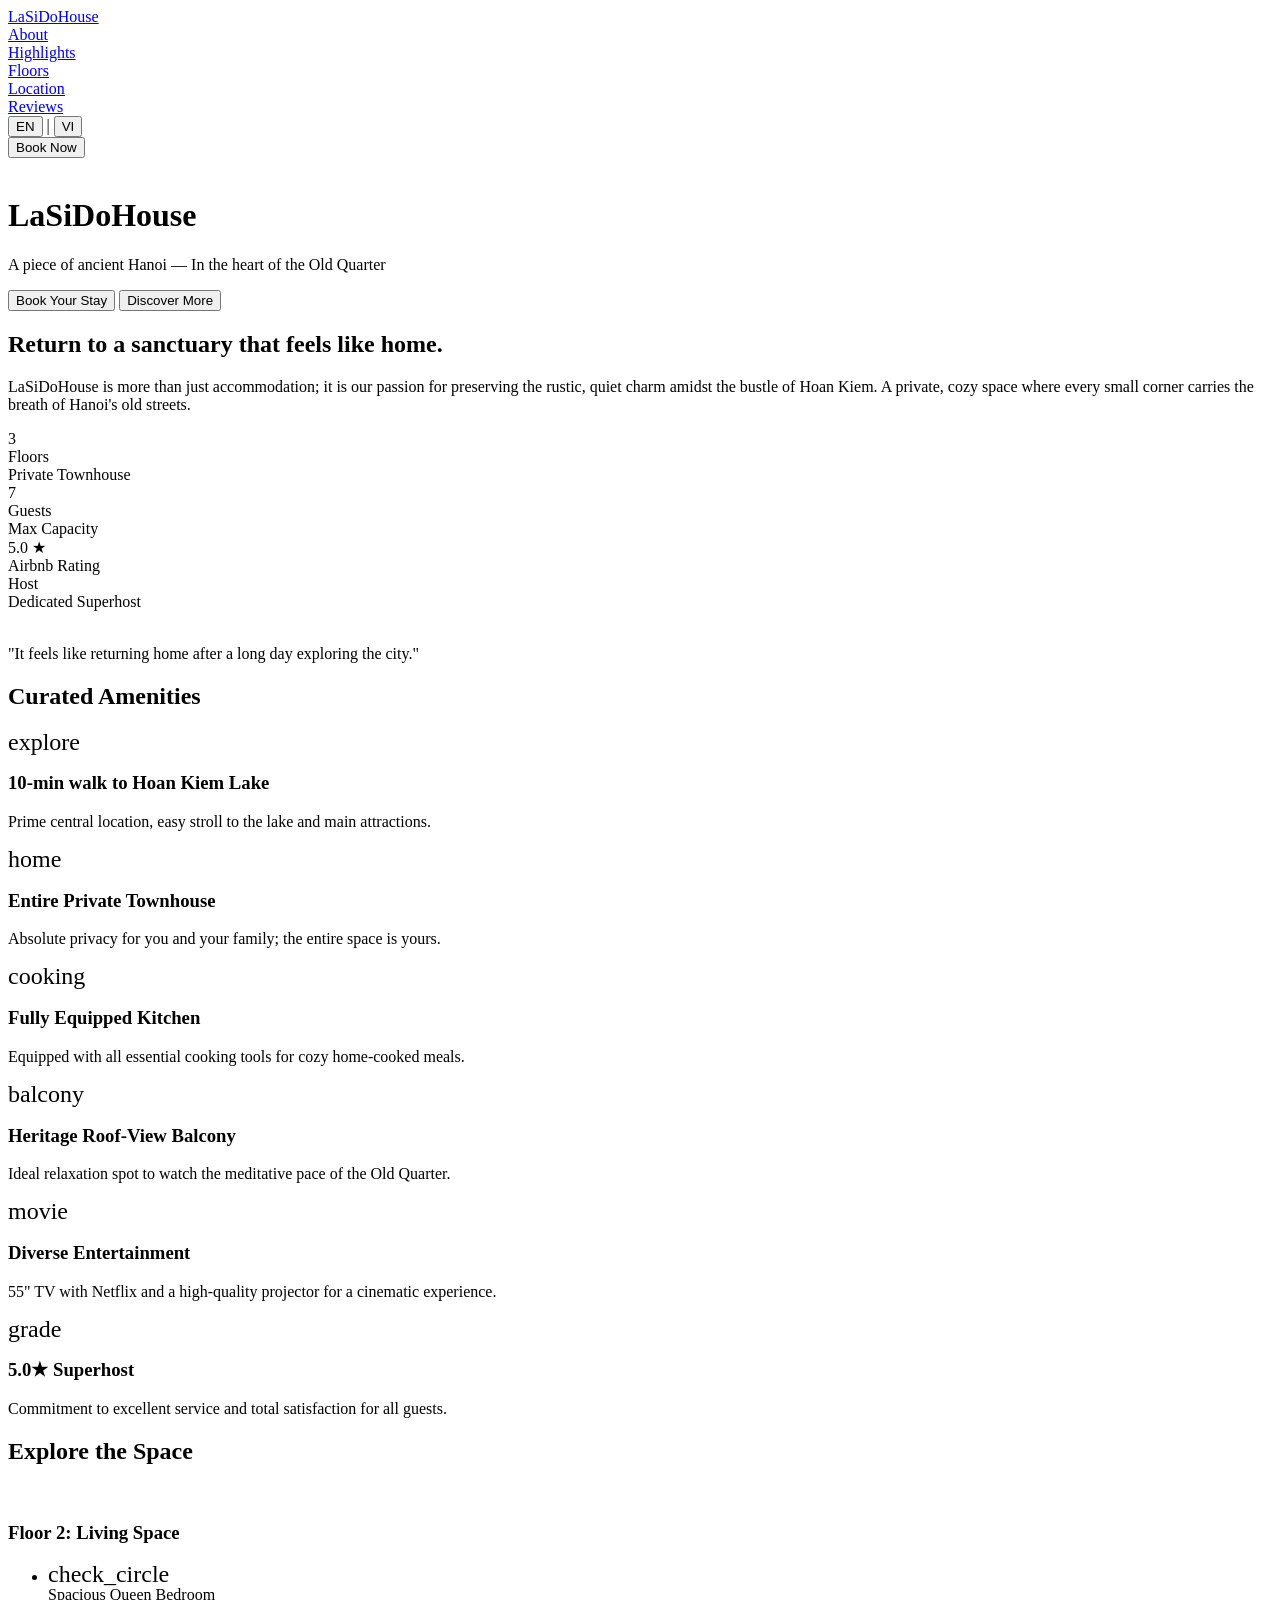
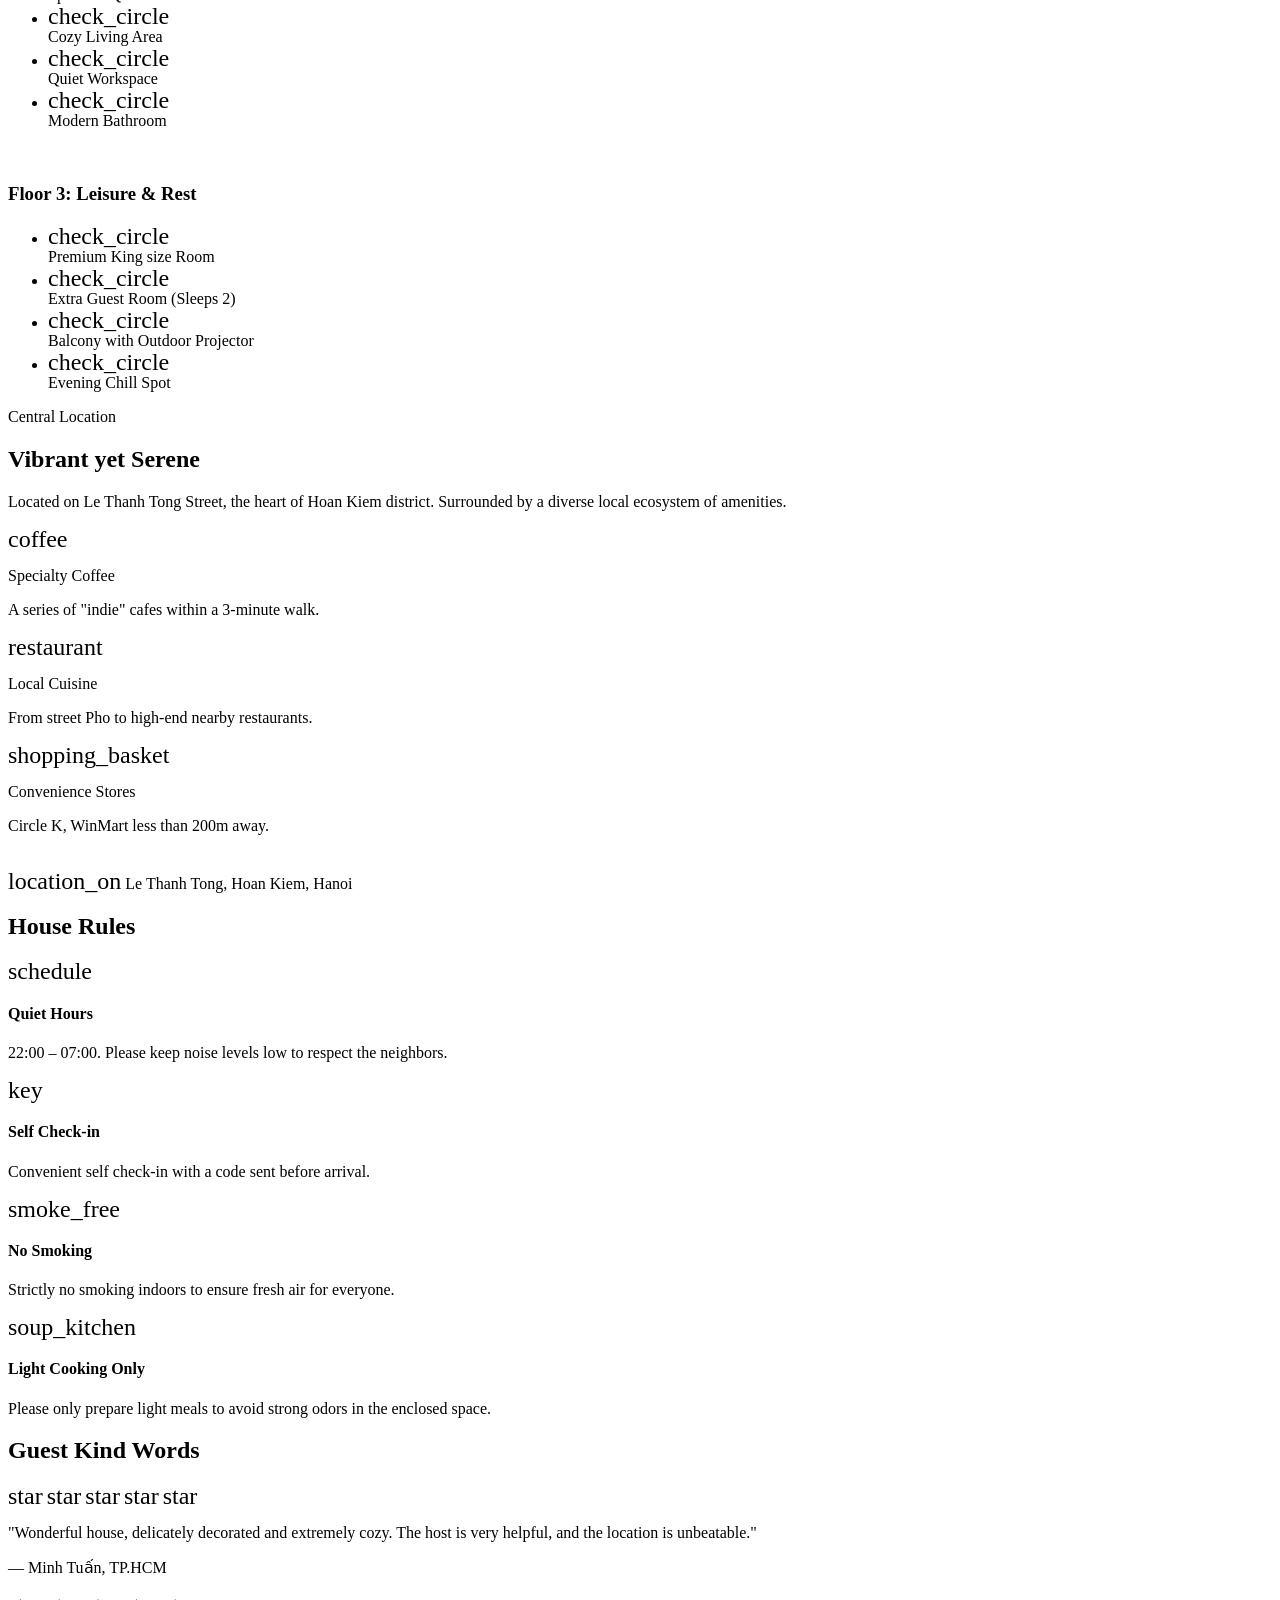
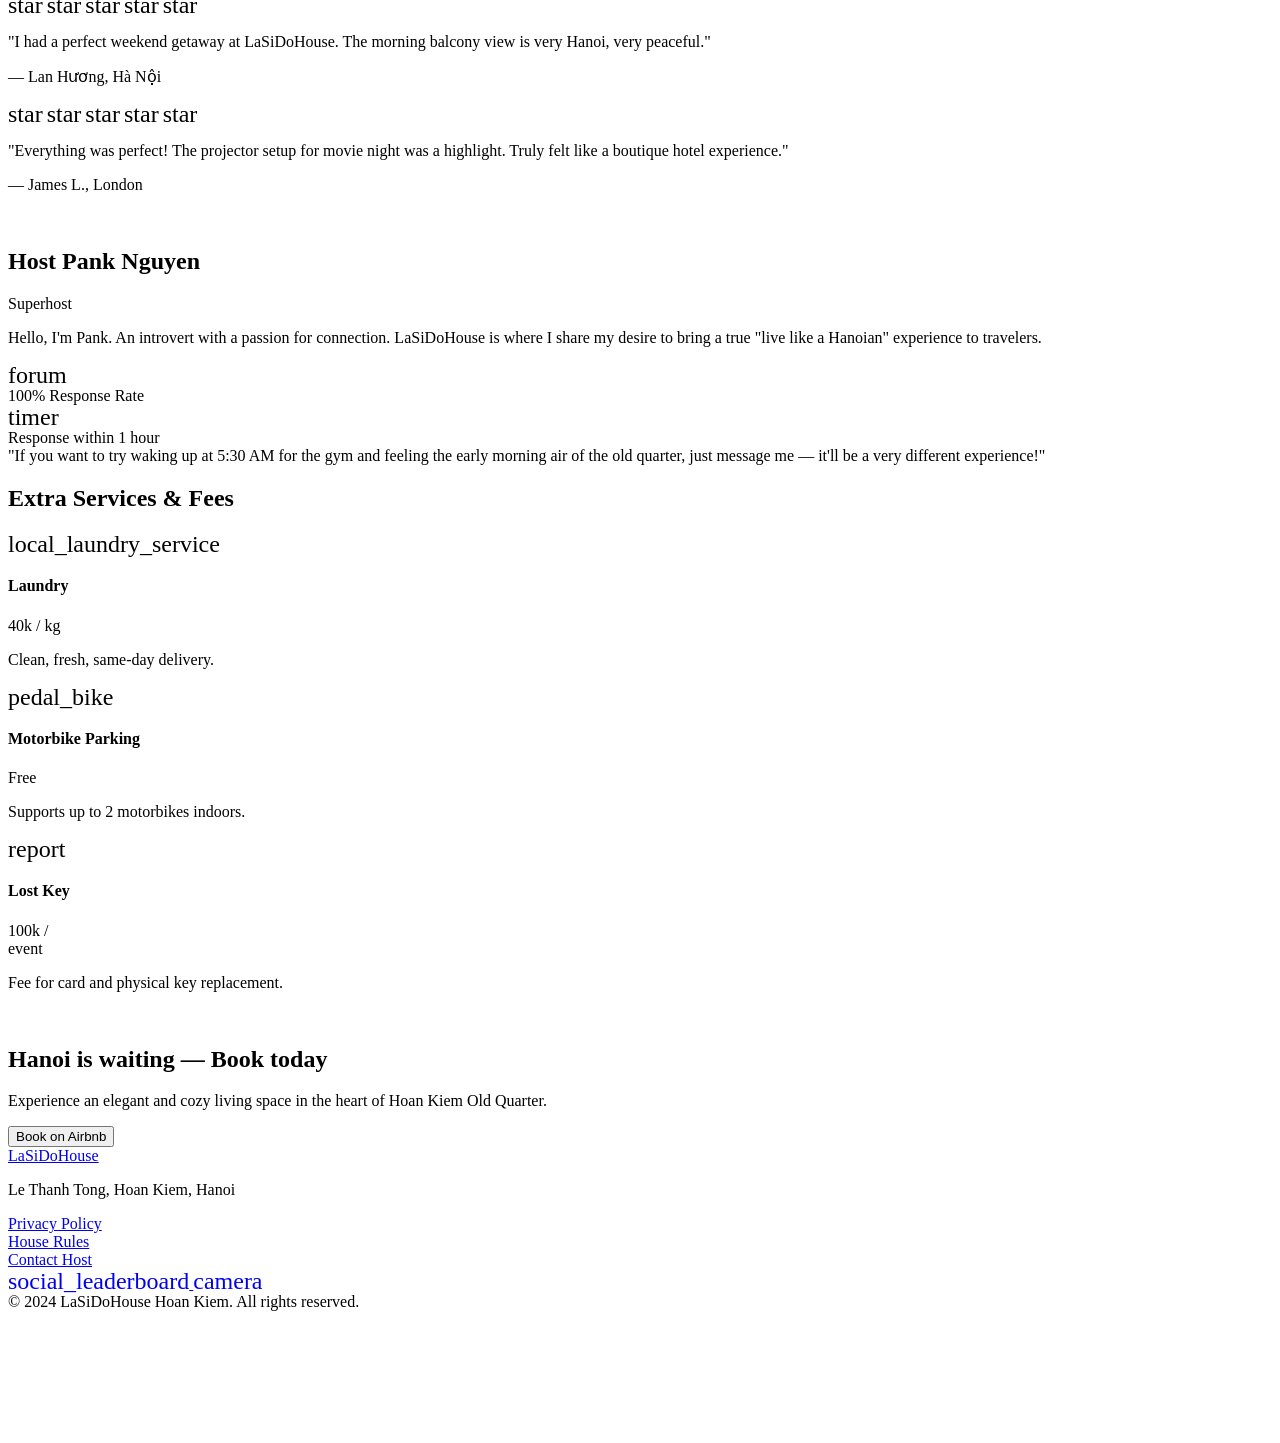
==== commit 052ce90a: "ok" ====
--- a/index.html
+++ b/index.html
@@ -4,462 +4,16 @@
   <meta charset="utf-8">
   <meta name="viewport" content="width=device-width, initial-scale=1">
   <title>LaSiDoHouse</title>
-  <meta name="description" content="Config-driven landing page for LaSiDoHouse.">
-  <meta name="robots" content="noindex,nofollow">
-  <meta name="theme-color" content="#50652a">
-  <meta property="og:type" content="website">
-  <meta property="og:title" content="LaSiDoHouse">
-  <meta property="og:description" content="Config-driven landing page for LaSiDoHouse.">
-  <meta property="og:url" content="https://example.com/lasidohouse/">
-  <meta property="og:image" content="">
-  <meta name="twitter:card" content="summary_large_image">
-  <link rel="canonical" href="https://example.com/lasidohouse/">
-  <link rel="preconnect" href="https://fonts.googleapis.com">
-  <link rel="preconnect" href="https://fonts.gstatic.com" crossorigin>
-  <link href="https://fonts.googleapis.com/css2?family=Inter:wght@400;500;600;700;800&family=Noto+Serif:ital,wght@0,400;0,600;0,700;1,400;1,600&display=swap" rel="stylesheet">
-  <link rel="stylesheet" href="style.css">
+  <script>
+    (function () {
+      var isMobile = window.matchMedia("(max-width: 767.98px)").matches;
+      var target = isMobile
+        ? "stitch-exports/mobile-app.html"
+        : "stitch-exports/landing-page-i18n.html";
+
+      window.location.replace(target);
+    })();
+  </script>
 </head>
-<body>
-  <a class="skip-link" href="#main-content">Skip to content</a>
-  <div id="app" class="app-shell" aria-live="polite">
-    <div class="loading-state">Loading Lasido landing page...</div>
-  </div>
-
-  <script type="module">
-    const app = document.getElementById("app");
-
-    function escapeHtml(value) {
-      return String(value ?? "")
-        .replace(/&/g, "&amp;")
-        .replace(/</g, "&lt;")
-        .replace(/>/g, "&gt;")
-        .replace(/"/g, "&quot;")
-        .replace(/'/g, "&#39;");
-    }
-
-    function isFilled(value) {
-      return typeof value === "string" ? value.trim().length > 0 : Boolean(value);
-    }
-
-    function formatPrice(value, currency) {
-      if (!isFilled(value)) return "";
-      const raw = String(value).trim();
-      if (!/^\d+(\.\d+)?$/.test(raw)) return raw;
-      const number = Number(raw);
-      return new Intl.NumberFormat("en-US", {
-        style: "currency",
-        currency: currency || "USD",
-        maximumFractionDigits: 0
-      }).format(number);
-    }
-
-    function renderLogo(brand) {
-      if (isFilled(brand.logo_url)) {
-        return `<img class="brand-logo" src="${escapeHtml(brand.logo_url)}" alt="${escapeHtml(brand.name)} logo" width="180" height="56">`;
-      }
-      return `<span class="wordmark">${escapeHtml(brand.name)}</span>`;
-    }
-
-    function renderNav(items = []) {
-      return items.map((item) => `<a class="nav-link" href="${escapeHtml(item.href)}">${escapeHtml(item.label)}</a>`).join("");
-    }
-
-    function renderStats(items = []) {
-      return items.map((item) => `
-        <article class="stat-card">
-          <strong>${escapeHtml(item.value)}</strong>
-          <span>${escapeHtml(item.label)}</span>
-        </article>
-      `).join("");
-    }
-
-    function renderTrustBadges(items = []) {
-      return items.map((item) => `<li>${escapeHtml(item)}</li>`).join("");
-    }
-
-    function renderHighlights(items = []) {
-      return items.map((item) => `
-        <article class="feature-card">
-          <div class="feature-icon" aria-hidden="true">${escapeHtml(item.icon || "*")}</div>
-          <h3>${escapeHtml(item.title)}</h3>
-          <p>${escapeHtml(item.description)}</p>
-        </article>
-      `).join("");
-    }
-
-    function renderGallery(items = []) {
-      return items.map((item, index) => `
-        <article class="gallery-card ${index % 2 === 0 ? "gallery-card-left" : "gallery-card-right"}">
-          <div class="gallery-media">
-            <img src="${escapeHtml(item.image_url)}" alt="${escapeHtml(item.alt || item.title)}" width="1200" height="1500" loading="lazy" decoding="async">
-          </div>
-          <div class="gallery-copy">
-            <p class="section-eyebrow">${escapeHtml(item.eyebrow || "")}</p>
-            <h3>${escapeHtml(item.title)}</h3>
-            <p>${escapeHtml(item.description)}</p>
-          </div>
-        </article>
-      `).join("");
-    }
-
-    function renderReviews(reviews = []) {
-      return reviews.map((review) => `
-        <article class="review-card">
-          <div class="review-rating" aria-label="${escapeHtml(review.rating || 5)} out of 5 rating">${escapeHtml(review.rating || 5)}/5</div>
-          <blockquote>${escapeHtml(review.quote)}</blockquote>
-          <p class="review-author">${escapeHtml(review.name)}</p>
-          <p class="review-role">${escapeHtml(review.title)}</p>
-        </article>
-      `).join("");
-    }
-
-    function renderFaq(items = []) {
-      return items.map((item) => `
-        <details class="faq-item">
-          <summary>${escapeHtml(item.question)}</summary>
-          <p>${escapeHtml(item.answer)}</p>
-        </details>
-      `).join("");
-    }
-
-    function renderLocationFacts(items = []) {
-      return items.map((item) => `
-        <li>
-          <strong>${escapeHtml(item.label)}</strong>
-          <span>${escapeHtml(item.value)}</span>
-        </li>
-      `).join("");
-    }
-
-    function renderSocialLinks(contact) {
-      const links = [];
-      if (isFilled(contact.facebook)) links.push(`<a href="${escapeHtml(contact.facebook)}" target="_blank" rel="noreferrer">Facebook</a>`);
-      if (isFilled(contact.zalo)) links.push(`<a href="${escapeHtml(contact.zalo)}" target="_blank" rel="noreferrer">Zalo</a>`);
-      if (isFilled(contact.email)) links.push(`<a href="mailto:${escapeHtml(contact.email)}">${escapeHtml(contact.email)}</a>`);
-      if (isFilled(contact.phone)) links.push(`<a href="tel:${escapeHtml(contact.phone)}">${escapeHtml(contact.phone_display || contact.phone)}</a>`);
-      return links.length ? `<div class="footer-links">${links.join("")}</div>` : "";
-    }
-
-    function buildSchema(config) {
-      const sameAs = [config.contact.facebook, config.contact.zalo].filter(isFilled);
-      return JSON.stringify({
-        "@context": "https://schema.org",
-        "@type": config.seo.schema_type || "LodgingBusiness",
-        "name": config.brand.name,
-        "description": config.seo.description,
-        "image": config.seo.og_image || config.hero.image_url,
-        "url": config.seo.canonical_url,
-        "address": config.contact.address || undefined,
-        "telephone": config.contact.phone || undefined,
-        "email": config.contact.email || undefined,
-        "sameAs": sameAs.length ? sameAs : undefined
-      });
-    }
-
-    function applyTheme(config) {
-      const root = document.documentElement;
-      root.lang = config.language || "en";
-      root.style.setProperty("--primary-color", config.brand.primary_color || "#50652a");
-      root.style.setProperty("--secondary-color", config.brand.secondary_color || "#934b19");
-    }
-
-    function upsertMeta(selector, attr, value) {
-      const el = document.querySelector(selector);
-      if (el && isFilled(value)) el.setAttribute(attr, value);
-    }
-
-    function updateSeo(config) {
-      document.title = config.seo.title || config.brand.name;
-      upsertMeta('meta[name="description"]', "content", config.seo.description);
-      upsertMeta('meta[name="robots"]', "content", config.seo.robots || "index,follow");
-      upsertMeta('meta[name="theme-color"]', "content", config.brand.primary_color);
-      upsertMeta('meta[property="og:title"]', "content", config.seo.title || config.brand.name);
-      upsertMeta('meta[property="og:description"]', "content", config.seo.description);
-      upsertMeta('meta[property="og:url"]', "content", config.seo.canonical_url);
-      upsertMeta('meta[property="og:image"]', "content", config.seo.og_image || config.hero.image_url);
-      upsertMeta('link[rel="canonical"]', "href", config.seo.canonical_url);
-
-      if (Array.isArray(config.seo.keywords) && config.seo.keywords.length) {
-        let keywordsMeta = document.querySelector('meta[name="keywords"]');
-        if (!keywordsMeta) {
-          keywordsMeta = document.createElement("meta");
-          keywordsMeta.name = "keywords";
-          document.head.appendChild(keywordsMeta);
-        }
-        keywordsMeta.content = config.seo.keywords.join(", ");
-      }
-
-      if (isFilled(config.hero.image_url)) {
-        const preload = document.createElement("link");
-        preload.rel = "preload";
-        preload.as = "image";
-        preload.href = config.hero.image_url;
-        document.head.appendChild(preload);
-      }
-
-      const existingSchema = document.getElementById("structured-data");
-      if (existingSchema) existingSchema.remove();
-      const script = document.createElement("script");
-      script.id = "structured-data";
-      script.type = "application/ld+json";
-      script.textContent = buildSchema(config);
-      document.head.appendChild(script);
-    }
-
-    function initActiveNav() {
-      const navLinks = Array.from(document.querySelectorAll(".nav-link"));
-      if (!navLinks.length) return;
-
-      const linkMap = new Map(
-        navLinks
-          .map((link) => [link.getAttribute("href"), link])
-          .filter(([href]) => href && href.startsWith("#"))
-      );
-
-      const setActive = (id) => {
-        linkMap.forEach((link, href) => {
-          const isActive = href === `#${id}`;
-          link.classList.toggle("active", isActive);
-          if (isActive) {
-            link.setAttribute("aria-current", "page");
-          } else {
-            link.removeAttribute("aria-current");
-          }
-        });
-      };
-
-      const sections = Array.from(linkMap.keys())
-        .map((href) => document.querySelector(href))
-        .filter(Boolean);
-
-      if (!sections.length) return;
-
-      const header = document.querySelector(".site-header");
-      let ticking = false;
-
-      const updateActiveFromScroll = () => {
-        const headerHeight = header ? header.offsetHeight : 0;
-        const marker = window.scrollY + headerHeight + 24;
-
-        let currentSection = sections[0];
-        for (const section of sections) {
-          if (section.offsetTop <= marker) {
-            currentSection = section;
-          } else {
-            break;
-          }
-        }
-
-        setActive(currentSection.id);
-        ticking = false;
-      };
-
-      const requestUpdate = () => {
-        if (ticking) return;
-        ticking = true;
-        window.requestAnimationFrame(updateActiveFromScroll);
-      };
-
-      navLinks.forEach((link) => {
-        link.addEventListener("click", () => {
-          const href = link.getAttribute("href");
-          if (href && href.startsWith("#")) {
-            setActive(href.slice(1));
-          }
-        });
-      });
-
-      window.addEventListener("scroll", requestUpdate, { passive: true });
-      window.addEventListener("resize", requestUpdate);
-      window.addEventListener("hashchange", requestUpdate);
-
-      requestUpdate();
-    }
-
-    function renderPage(config) {
-      const heroCtaUrl = isFilled(config.hero.cta_url) ? config.hero.cta_url : "#booking";
-      const primaryBookingUrl = isFilled(config.booking.primary_cta_url) ? config.booking.primary_cta_url : heroCtaUrl;
-      const secondaryBookingUrl = isFilled(config.booking.secondary_cta_url) ? config.booking.secondary_cta_url : "#location";
-      const price = formatPrice(config.product.price, config.product.currency);
-      const originalPrice = formatPrice(config.product.original_price, config.product.currency);
-      const phoneHref = isFilled(config.contact.phone) ? `tel:${escapeHtml(config.contact.phone)}` : "";
-
-      app.innerHTML = `
-        <header class="site-header">
-          <div class="container nav-bar">
-            <a class="brand-lockup" href="#hero" aria-label="${escapeHtml(config.brand.name)} home">${renderLogo(config.brand)}</a>
-            <nav class="desktop-nav" aria-label="Primary navigation">${renderNav(config.navigation)}</nav>
-            <a class="button button-solid nav-cta" href="${escapeHtml(heroCtaUrl)}">${escapeHtml(config.hero.cta_text)}</a>
-          </div>
-        </header>
-
-        <main id="main-content">
-          <section class="hero-section" id="hero">
-            <div class="hero-media">
-              <img src="${escapeHtml(config.hero.image_url)}" alt="${escapeHtml(config.hero.image_alt || config.hero.headline)}" width="1600" height="2000" loading="eager" fetchpriority="high" decoding="async">
-              <div class="hero-overlay"></div>
-            </div>
-            <div class="container hero-grid">
-              <div class="hero-copy">
-                <p class="section-eyebrow">${escapeHtml(config.hero.eyebrow || config.brand.tagline)}</p>
-                <h1>${escapeHtml(config.hero.headline)}</h1>
-                <p class="hero-subhead">${escapeHtml(config.hero.subheadline)}</p>
-                <div class="hero-actions">
-                  <a class="button button-solid" href="${escapeHtml(heroCtaUrl)}">${escapeHtml(config.hero.cta_text)}</a>
-                  <a class="button button-ghost" href="#story">${escapeHtml(config.hero.secondary_cta_text || "Discover the space")}</a>
-                </div>
-                <ul class="trust-badges" aria-label="Trust signals">${renderTrustBadges(config.social_proof.trust_badges)}</ul>
-              </div>
-              <aside class="hero-note">
-                <p>${escapeHtml(config.story.quote)}</p>
-                <span>${escapeHtml(config.story.quote_author)}</span>
-              </aside>
-            </div>
-          </section>
-
-          <section class="stats-section">
-            <div class="container stats-grid">${renderStats(config.stats)}</div>
-          </section>
-
-          <section class="story-section section-block" id="story">
-            <div class="container story-grid">
-              <div class="story-copy">
-                <p class="section-eyebrow">${escapeHtml(config.story.eyebrow)}</p>
-                <h2>${escapeHtml(config.story.headline)}</h2>
-                <p>${escapeHtml(config.story.body)}</p>
-              </div>
-              <article class="product-card" id="experience">
-                <p class="section-eyebrow">${escapeHtml(config.product.name)}</p>
-                <h3>${escapeHtml(config.product.description)}</h3>
-                ${(price || originalPrice) ? `<div class="price-stack">${price ? `<strong>${escapeHtml(price)}</strong>` : ""}${originalPrice ? `<span>${escapeHtml(originalPrice)}</span>` : ""}</div>` : ""}
-                <ul class="feature-list">${config.product.features.map((feature) => `<li>${escapeHtml(feature)}</li>`).join("")}</ul>
-              </article>
-            </div>
-          </section>
-
-          <section class="section-block section-tinted" id="highlights">
-            <div class="container">
-              <div class="section-heading">
-                <p class="section-eyebrow">${escapeHtml(config.highlights_intro.eyebrow)}</p>
-                <h2>${escapeHtml(config.highlights_intro.headline)}</h2>
-                <p>${escapeHtml(config.highlights_intro.body)}</p>
-              </div>
-              <div class="features-grid">${renderHighlights(config.highlights)}</div>
-            </div>
-          </section>
-
-          <section class="section-block gallery-section" id="spaces">
-            <div class="container">
-              <div class="section-heading">
-                <p class="section-eyebrow">${escapeHtml(config.gallery_intro.eyebrow)}</p>
-                <h2>${escapeHtml(config.gallery_intro.headline)}</h2>
-                <p>${escapeHtml(config.gallery_intro.body)}</p>
-              </div>
-              <div class="gallery-stack">${renderGallery(config.gallery)}</div>
-            </div>
-          </section>
-
-          <section class="section-block reviews-section" id="reviews">
-            <div class="container">
-              <div class="section-heading">
-                <p class="section-eyebrow">${escapeHtml(config.reviews_intro.eyebrow)}</p>
-                <h2>${escapeHtml(config.reviews_intro.headline)}</h2>
-                <p>${escapeHtml(config.reviews_intro.body)}</p>
-              </div>
-              <div class="reviews-grid">${renderReviews(config.social_proof.reviews)}</div>
-            </div>
-          </section>
-
-          <section class="section-block location-section" id="location">
-            <div class="container location-grid">
-              <div class="location-copy">
-                <p class="section-eyebrow">${escapeHtml(config.location.eyebrow)}</p>
-                <h2>${escapeHtml(config.location.headline)}</h2>
-                <p>${escapeHtml(config.location.body)}</p>
-                <ul class="location-facts">${renderLocationFacts(config.location.facts)}</ul>
-              </div>
-              <div class="location-card">
-                <img src="${escapeHtml(config.location.image_url)}" alt="${escapeHtml(config.location.image_alt || config.location.headline)}" width="1280" height="960" loading="lazy" decoding="async">
-                <div class="location-badge">${escapeHtml(config.contact.address)}</div>
-              </div>
-            </div>
-          </section>
-
-          <section class="section-block faq-section" id="faq">
-            <div class="container faq-grid">
-              <div class="section-heading faq-copy">
-                <p class="section-eyebrow">${escapeHtml(config.faq_intro.eyebrow)}</p>
-                <h2>${escapeHtml(config.faq_intro.headline)}</h2>
-                <p>${escapeHtml(config.faq_intro.body)}</p>
-              </div>
-              <div class="faq-list">${renderFaq(config.faq)}</div>
-            </div>
-          </section>
-
-          <section class="section-block booking-section" id="booking">
-            <div class="container booking-panel">
-              <div class="booking-copy">
-                <p class="section-eyebrow">${escapeHtml(config.booking.eyebrow)}</p>
-                <h2>${escapeHtml(config.booking.headline)}</h2>
-                <p>${escapeHtml(config.booking.body)}</p>
-              </div>
-              <div class="booking-actions">
-                <a class="button button-solid" href="${escapeHtml(primaryBookingUrl)}">${escapeHtml(config.booking.primary_cta_text)}</a>
-                <a class="button button-ghost" href="${escapeHtml(secondaryBookingUrl)}">${escapeHtml(config.booking.secondary_cta_text)}</a>
-              </div>
-            </div>
-          </section>
-        </main>
-
-        <footer class="site-footer" id="contact">
-          <div class="container footer-grid">
-            <div>
-              ${renderLogo(config.brand)}
-              <p class="footer-tagline">${escapeHtml(config.brand.tagline)}</p>
-            </div>
-            <div class="footer-contact">
-              <p class="footer-label">Address</p>
-              <p>${escapeHtml(config.contact.address)}</p>
-              ${renderSocialLinks(config.contact)}
-            </div>
-            <div class="footer-meta">
-              <p class="footer-label">Stay Intent</p>
-              <p>${escapeHtml(config.footer.note)}</p>
-            </div>
-          </div>
-          <div class="container footer-bottom">
-            <small>${escapeHtml(config.footer.copyright)}</small>
-          </div>
-        </footer>
-
-        <div class="mobile-sticky-cta">
-          ${phoneHref ? `<a class="button button-ghost" href="${phoneHref}">${escapeHtml(config.contact.phone_display || config.contact.phone)}</a>` : ""}
-          <a class="button button-solid" href="${escapeHtml(heroCtaUrl)}">${escapeHtml(config.hero.cta_text)}</a>
-        </div>
-      `;
-    }
-
-    async function init() {
-      try {
-        const response = await fetch("./site.config.json", { cache: "no-store" });
-        if (!response.ok) throw new Error(`Failed to load config: ${response.status}`);
-        const config = await response.json();
-        applyTheme(config);
-        updateSeo(config);
-        renderPage(config);
-        initActiveNav();
-      } catch (error) {
-        app.innerHTML = `
-          <div class="loading-state error-state">
-            <h1>Unable to load the Lasido page</h1>
-            <p>${escapeHtml(error.message)}</p>
-            <p>Serve this folder with a local web server so <code>site.config.json</code> can be fetched.</p>
-          </div>
-        `;
-      }
-    }
-
-    init();
-  </script>
-</body>
+<body></body>
 </html>
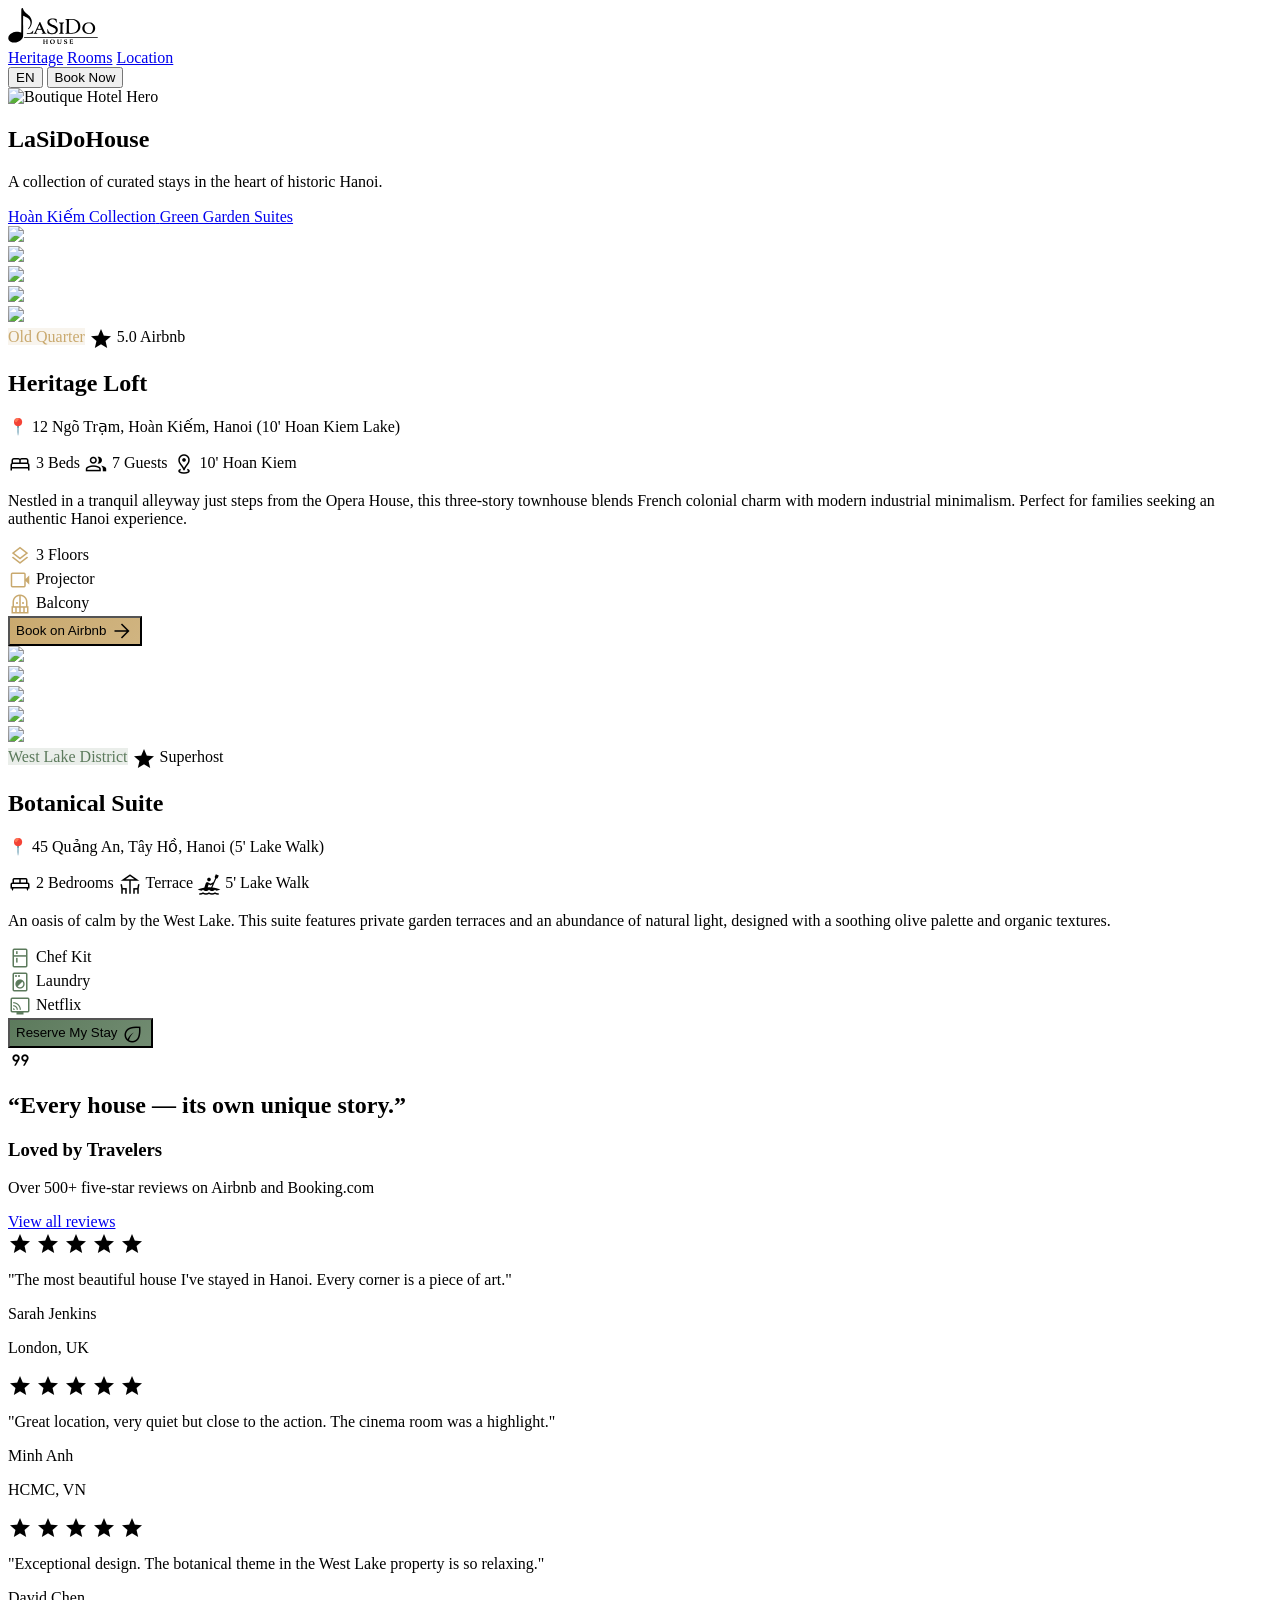
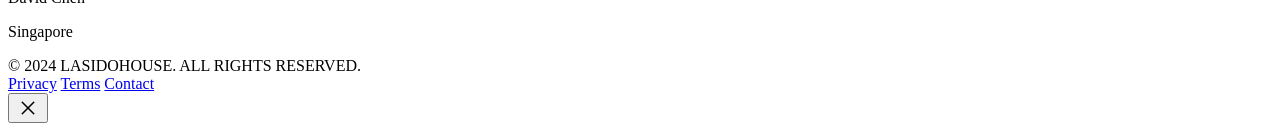
==== commit 9d0e78ca: "v2" ====
--- a/index.html
+++ b/index.html
@@ -1,19 +1,61 @@
-<!DOCTYPE html>
+<!doctype html>
 <html lang="en">
-<head>
-  <meta charset="utf-8">
-  <meta name="viewport" content="width=device-width, initial-scale=1">
-  <title>LaSiDoHouse</title>
-  <script>
-    (function () {
-      var isMobile = window.matchMedia("(max-width: 767.98px)").matches;
-      var target = isMobile
-        ? "stitch-exports/mobile-app.html"
-        : "stitch-exports/landing-page-i18n.html";
+    <head>
+        <meta charset="utf-8" />
+        <meta name="viewport" content="width=device-width, initial-scale=1" />
+        <title>LaSiDoHouse</title>
+        <meta
+            name="description"
+            content="LaSiDoHouse is a boutique stay in Hoan Kiem Old Quarter, Hanoi, offering elegant spaces, local charm, and direct Airbnb booking."
+        />
+        <meta name="theme-color" content="#50652a" />
+        <link rel="icon" href="/assets/logo.svg" type="image/svg+xml" />
+        <link rel="canonical" href="https://lasido.alandemo.io.vn/" />
+        <meta property="og:type" content="website" />
+        <meta property="og:site_name" content="LaSiDoHouse" />
+        <meta property="og:url" content="https://lasido.alandemo.io.vn/" />
+        <meta property="og:title" content="LaSiDoHouse" />
+        <meta
+            property="og:description"
+            content="Discover a boutique stay in Hoan Kiem Old Quarter with elegant design, local Hanoi character, and direct Airbnb booking."
+        />
+        <meta
+            property="og:image"
+            content="https://lasido.alandemo.io.vn/assets/images/branch.jpg"
+        />
+        <meta property="og:image:type" content="image/jpeg" />
+        <meta property="og:image:width" content="200" />
+        <meta property="og:image:height" content="200" />
+        <meta
+            property="og:image:alt"
+            content="LaSiDoHouse branch image for social sharing"
+        />
+        <meta name="twitter:card" content="summary_large_image" />
+        <meta name="twitter:title" content="LaSiDoHouse" />
+        <meta
+            name="twitter:description"
+            content="Discover a boutique stay in Hoan Kiem Old Quarter with elegant design, local Hanoi character, and direct Airbnb booking."
+        />
+        <meta
+            name="twitter:image"
+            content="https://lasido.alandemo.io.vn/assets/images/branch.jpg"
+        />
+        <meta
+            name="twitter:image:alt"
+            content="LaSiDoHouse branch image for social sharing"
+        />
+        <script>
+            (function () {
+                var isMobile = window.matchMedia(
+                    "(max-width: 767.98px)",
+                ).matches;
+                var target = isMobile
+                    ? "mobile-data-driven.html"
+                    : "desktop-data-driven.html";
 
-      window.location.replace(target);
-    })();
-  </script>
-</head>
-<body></body>
+                window.location.replace(target);
+            })();
+        </script>
+    </head>
+    <body></body>
 </html>
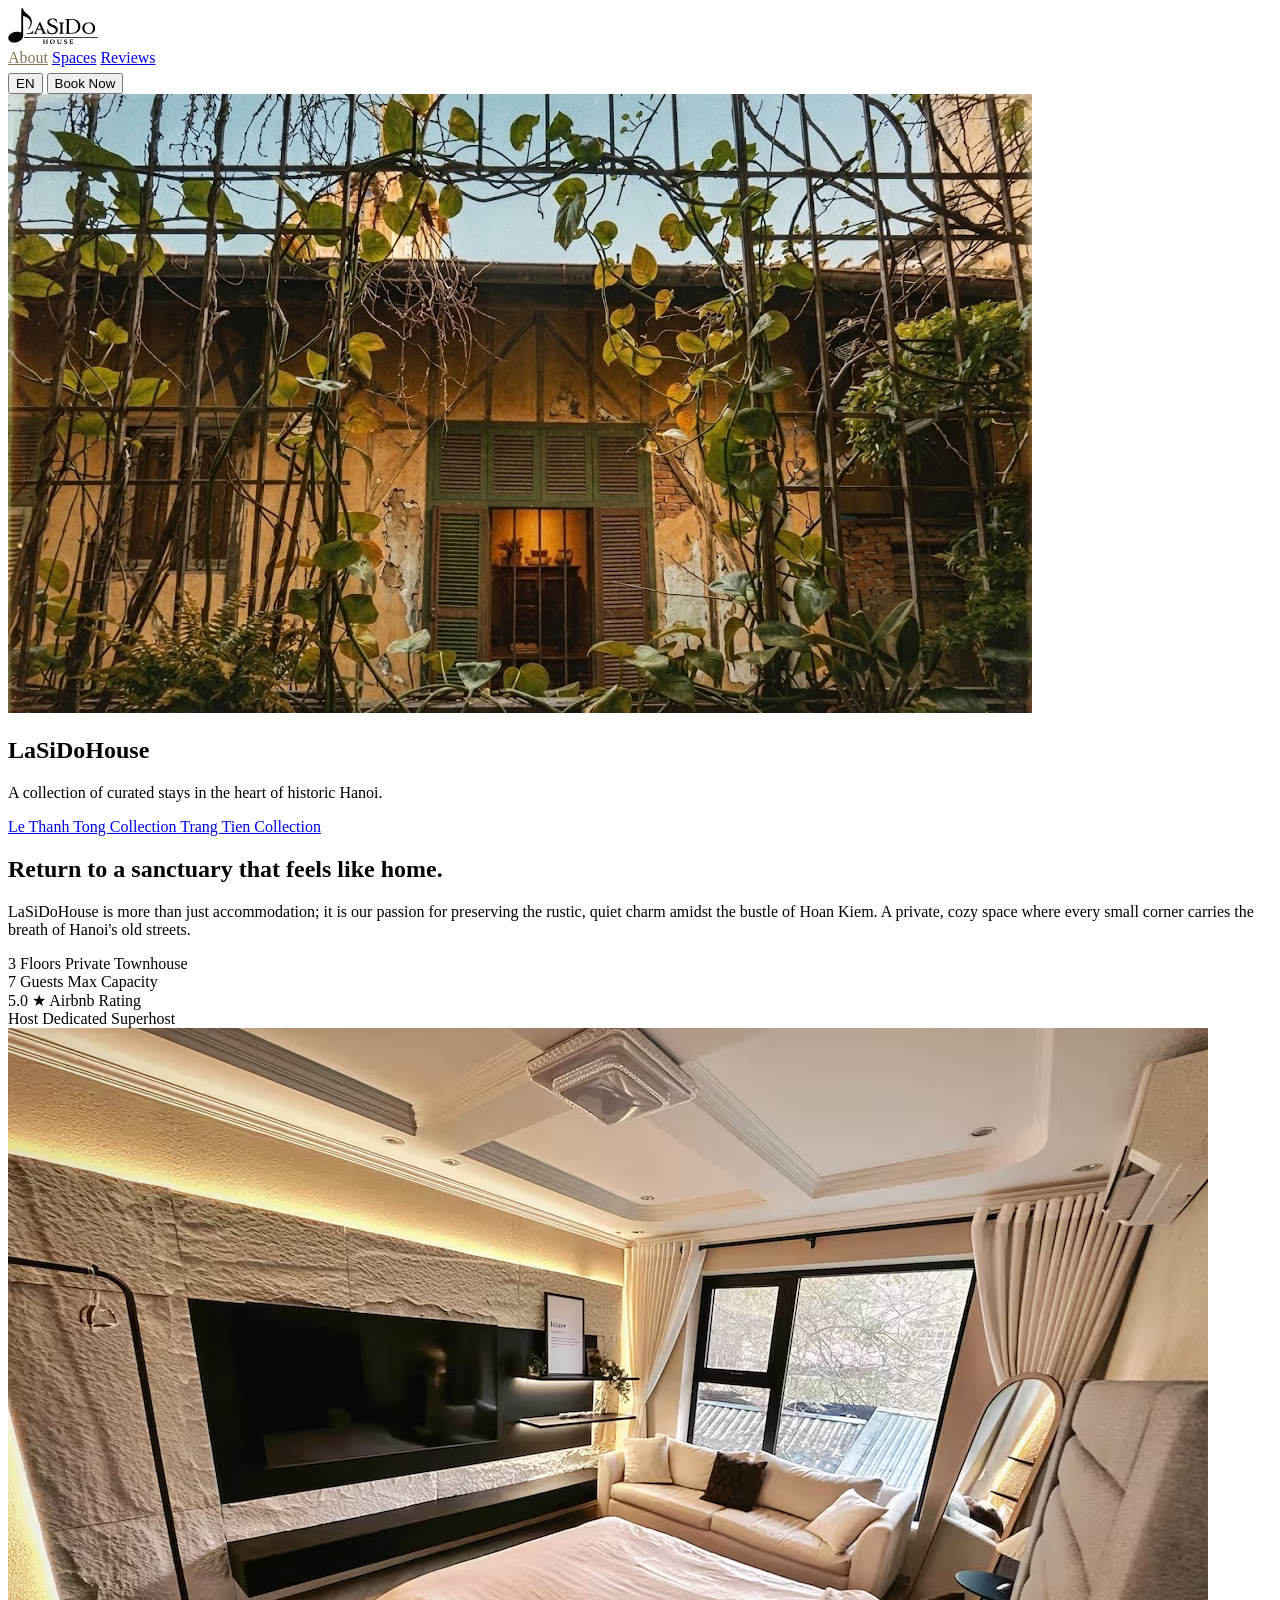
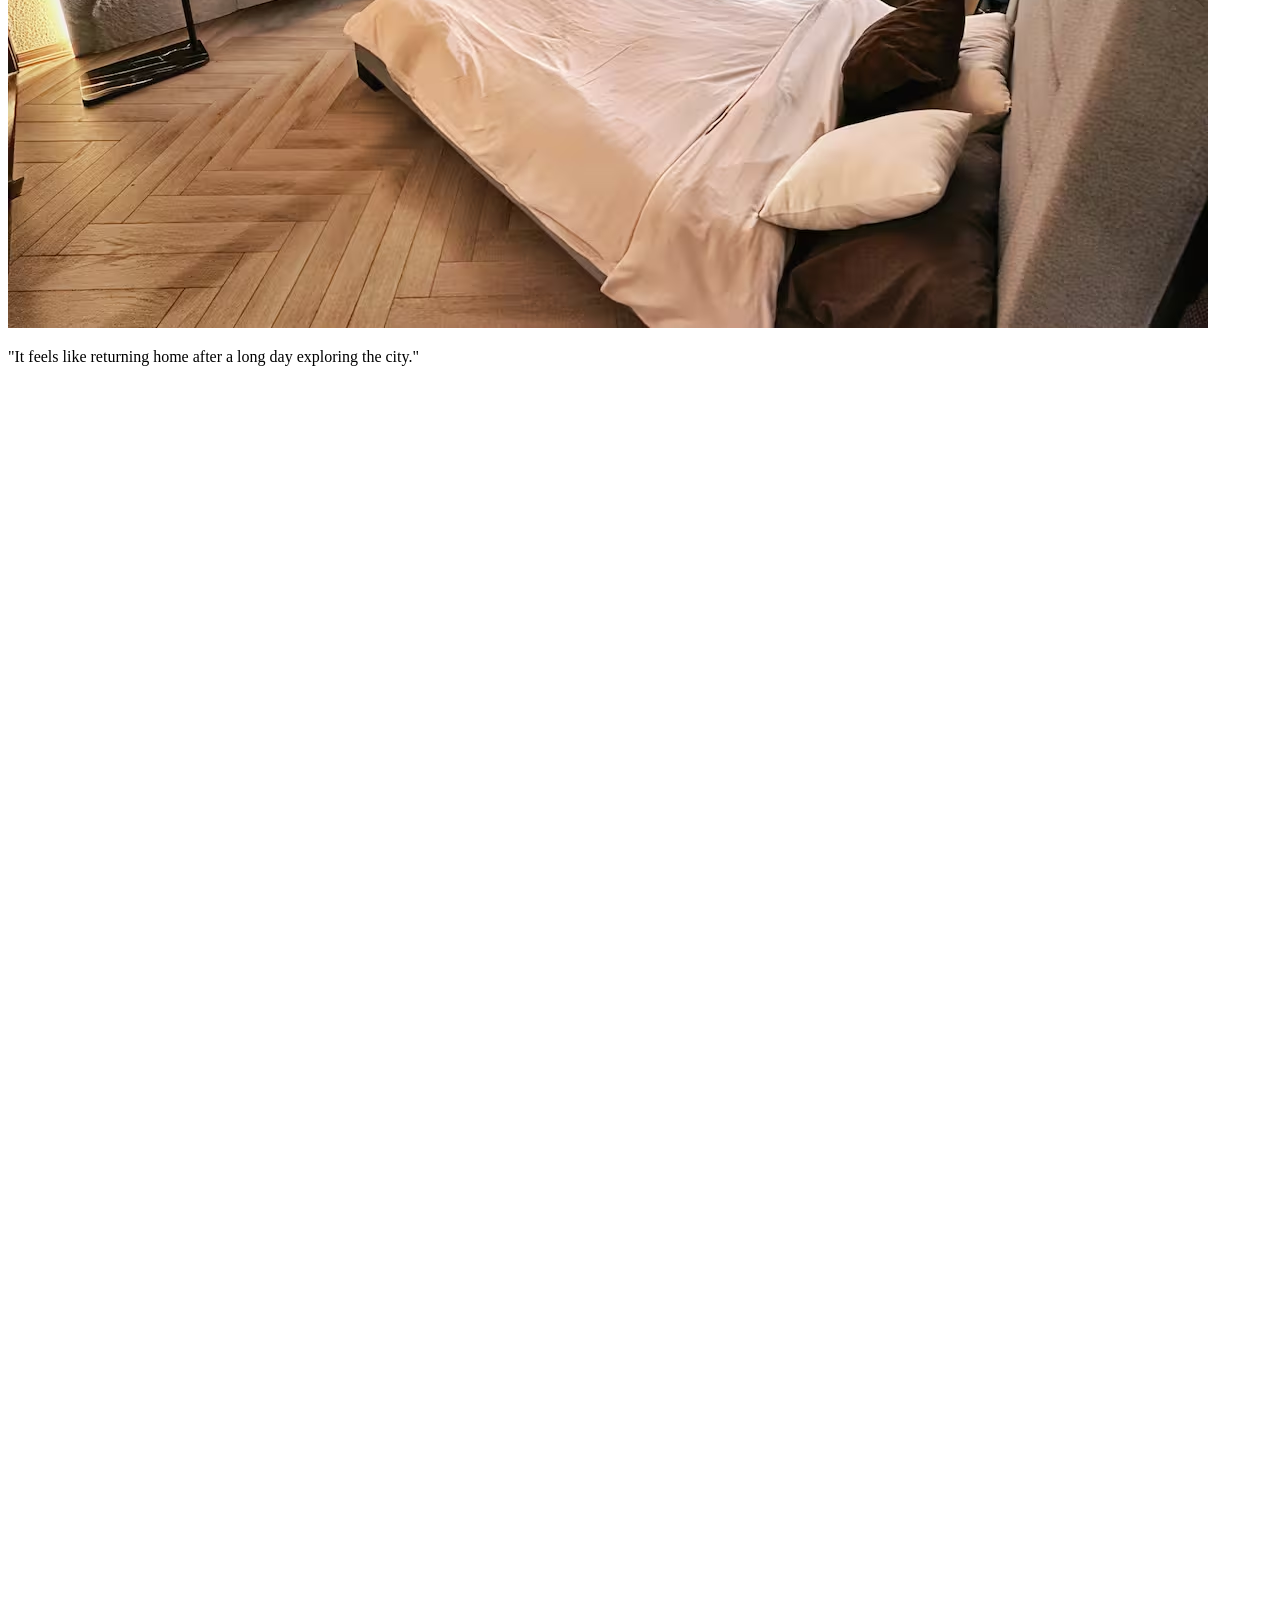
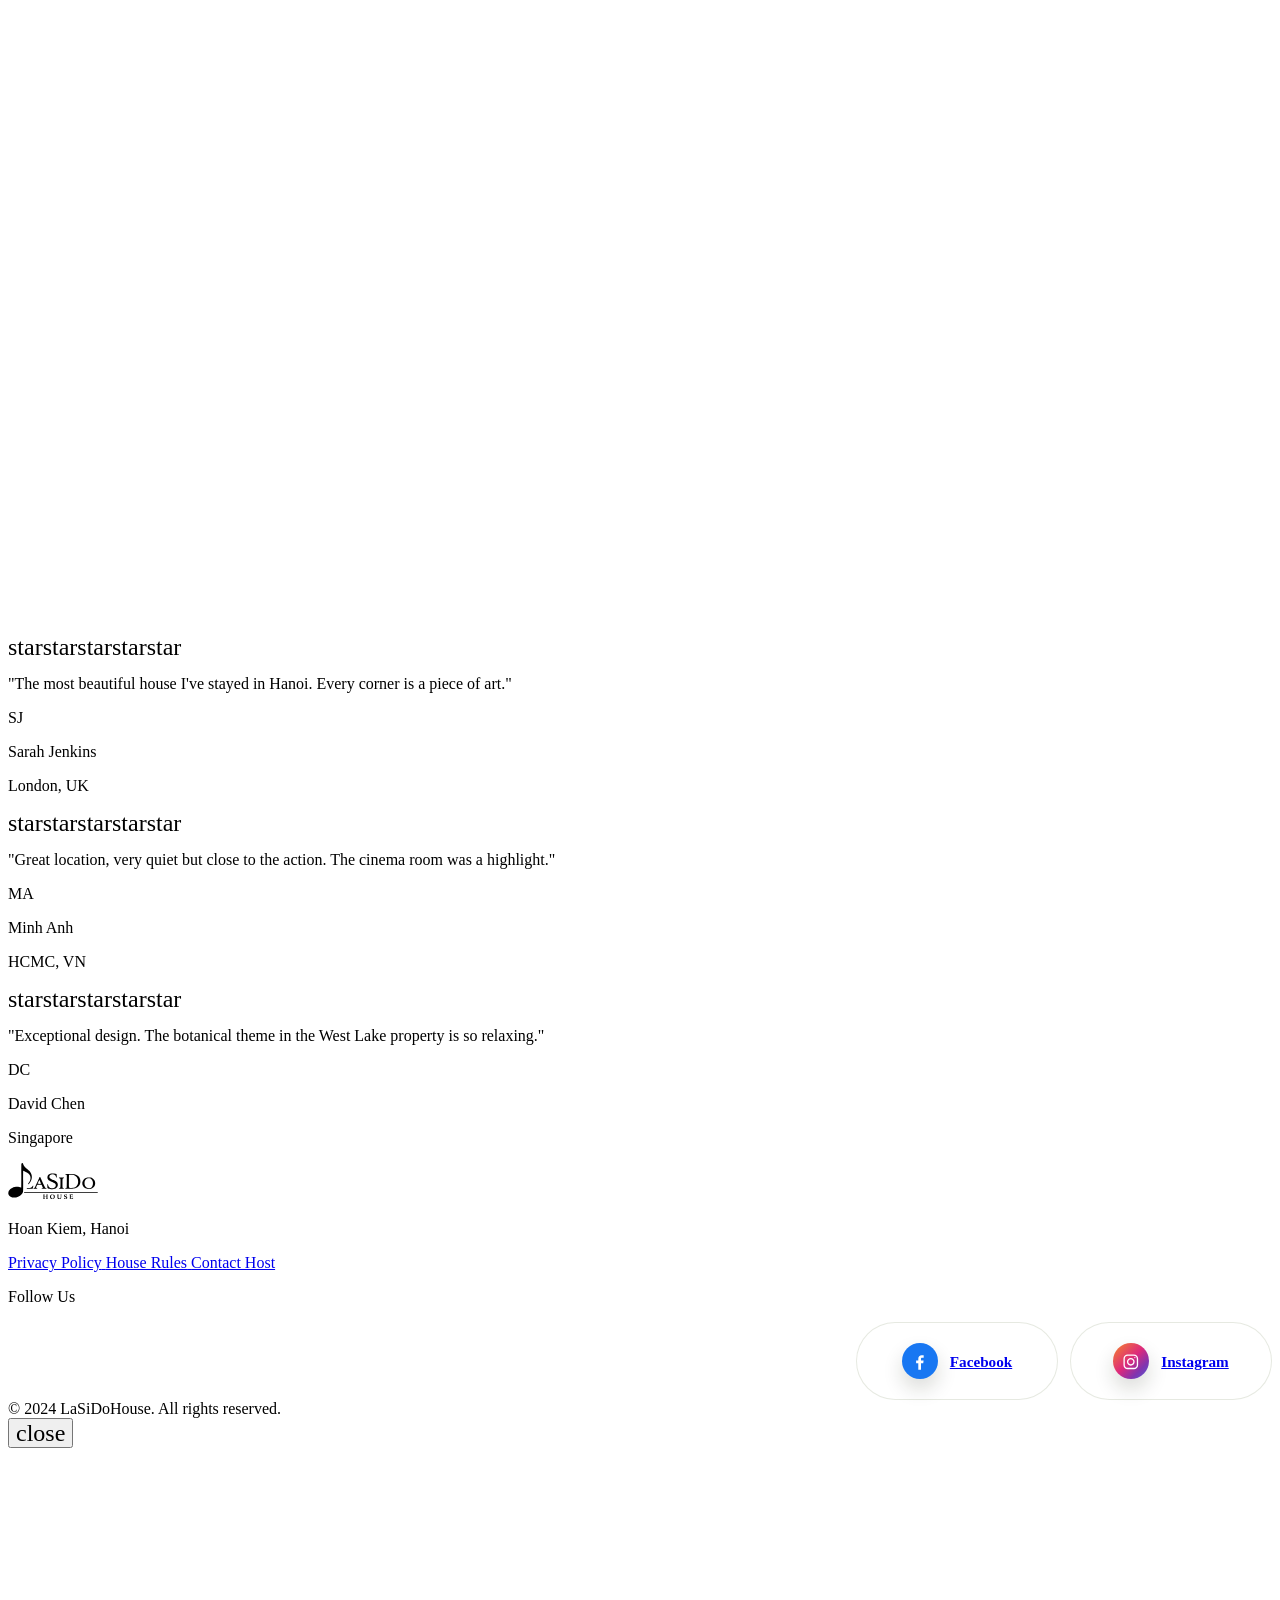
==== commit f1381adc: "test" ====
--- a/index.html
+++ b/index.html
@@ -9,20 +9,14 @@
             content="LaSiDoHouse is a boutique stay in Hoan Kiem Old Quarter, Hanoi, offering elegant spaces, local charm, and direct Airbnb booking."
         />
         <meta name="theme-color" content="#50652a" />
-        <link rel="icon" href="/assets/logo.svg" type="image/svg+xml" />
-        <link rel="canonical" href="https://lasido.alandemo.io.vn/" />
+        <link rel="icon" href="/public/assets/logo.svg" type="image/svg+xml" />
         <meta property="og:type" content="website" />
-        <meta property="og:site_name" content="LaSiDoHouse" />
-        <meta property="og:url" content="https://lasido.alandemo.io.vn/" />
         <meta property="og:title" content="LaSiDoHouse" />
         <meta
             property="og:description"
             content="Discover a boutique stay in Hoan Kiem Old Quarter with elegant design, local Hanoi character, and direct Airbnb booking."
         />
-        <meta
-            property="og:image"
-            content="https://lasido.alandemo.io.vn/assets/images/branch.jpg"
-        />
+        <meta property="og:image" content="/public/assets/images/branch.jpg" />
         <meta property="og:image:type" content="image/jpeg" />
         <meta property="og:image:width" content="200" />
         <meta property="og:image:height" content="200" />
@@ -36,10 +30,7 @@
             name="twitter:description"
             content="Discover a boutique stay in Hoan Kiem Old Quarter with elegant design, local Hanoi character, and direct Airbnb booking."
         />
-        <meta
-            name="twitter:image"
-            content="https://lasido.alandemo.io.vn/assets/images/branch.jpg"
-        />
+        <meta name="twitter:image" content="/public/assets/images/branch.jpg" />
         <meta
             name="twitter:image:alt"
             content="LaSiDoHouse branch image for social sharing"
